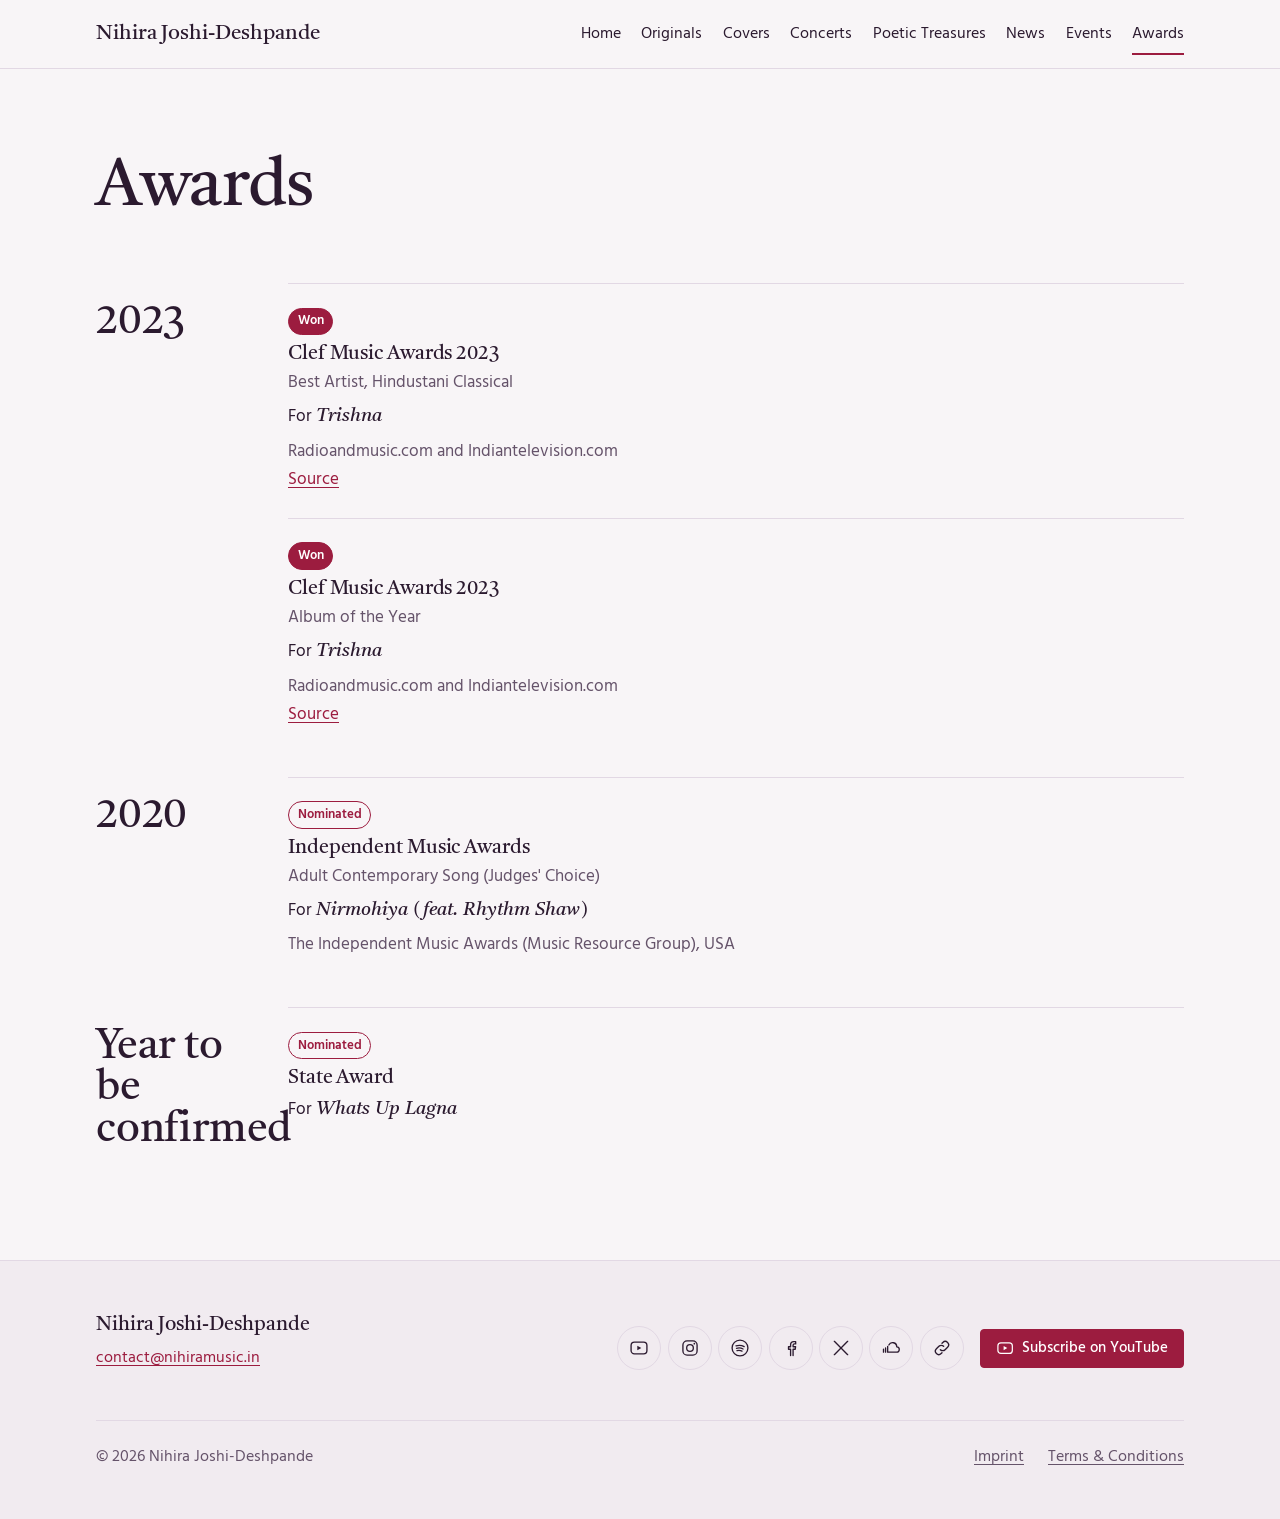
==== awards/index.html @ b8f536d7 "Nihira website - Milestone 1" ====
<!doctype html>
<html lang="en">
<head>
<meta charset="utf-8">
<meta name="viewport" content="width=device-width, initial-scale=1">
<title>Awards | Nihira Joshi-Deshpande</title>
<meta name="description" content="Awards and nominations of composer and vocalist Nihira Joshi-Deshpande, including the Clef Music Awards for Trishna.">
<link rel="canonical" href="https://nihiramusic.in/awards/">
<meta property="og:type" content="website">
<meta property="og:site_name" content="Nihira Joshi-Deshpande">
<meta property="og:title" content="Awards | Nihira Joshi-Deshpande">
<meta property="og:description" content="Awards and nominations of composer and vocalist Nihira Joshi-Deshpande, including the Clef Music Awards for Trishna.">
<meta property="og:url" content="https://nihiramusic.in/awards/">
<meta property="og:image" content="https://assets.zyrosite.com/cdn-cgi/image/format=auto,w=1200,h=630,fit=crop,f=jpeg/Yan9WOlbvqczrXzV/nihirafinal-logo-3-Yyv7Bqb4jbIo1LP0.jpg">
<meta name="twitter:card" content="summary_large_image">
<meta name="twitter:title" content="Awards | Nihira Joshi-Deshpande">
<meta name="twitter:description" content="Awards and nominations of composer and vocalist Nihira Joshi-Deshpande, including the Clef Music Awards for Trishna.">
<meta name="twitter:image" content="https://assets.zyrosite.com/cdn-cgi/image/format=auto,w=1200,h=630,fit=crop,f=jpeg/Yan9WOlbvqczrXzV/nihirafinal-logo-3-Yyv7Bqb4jbIo1LP0.jpg">
<meta name="theme-color" content="#F8F5F7" media="(prefers-color-scheme: light)">
<meta name="theme-color" content="#170F1B" media="(prefers-color-scheme: dark)">
<meta name="referrer" content="strict-origin-when-cross-origin">
<link rel="icon" href="../assets/img/favicon.svg" type="image/svg+xml">
<link rel="preconnect" href="https://fonts.googleapis.com">
<link rel="preconnect" href="https://fonts.gstatic.com" crossorigin>
<link rel="stylesheet" href="https://fonts.googleapis.com/css2?family=Hind:wght@400;500;600&amp;family=Tiro+Devanagari+Hindi:ital@0;1&amp;family=Tiro+Devanagari+Marathi&amp;display=swap">
<link rel="stylesheet" href="../assets/css/style.css">
<script type="module" src="../assets/js/main.js"></script>
</head>
<body data-page="awards" data-root="../">
<a class="skip-link" href="#main">Skip to content</a>
<header id="site-header" class="site-header"></header>
<main id="main" tabindex="-1">
<noscript><p>This website needs JavaScript to show its content. You can find Nihira's music on <a href="https://www.youtube.com/@Nihiramusic">YouTube</a> and <a href="https://artist.link/nihira">all streaming services</a>, or write to <a href="mailto:contact@nihiramusic.in">contact@nihiramusic.in</a>.</p></noscript>
<div id="app" aria-busy="true"></div>
</main>
<footer id="site-footer" class="site-footer"></footer>
</body>
</html>
---- assets/css/style.css ----
/* Nihira Joshi-Deshpande — site styles.
   Palette: "raga at dusk" — aubergine ink, mogra-white paper, one sindoor-crimson accent.
   Type: Tiro Devanagari (serif, Latin + Devanagari) for headings, Hind for body. */

:root {
  --bg: #F8F5F7;
  --surface: #FFFFFF;
  --tint: #F1EBF0;
  --ink: #2B1A2F;
  --muted: #65536A;
  --line: #E2D8E4;
  --accent: #9C1C3F;
  --accent-ink: #FFFFFF;
  --accent-soft: #F5E3E9;
  --deep: #22142A;          /* hero + recognition band, same in both modes */
  --deep-ink: #F6EEF3;
  --deep-muted: #CDBBCF;

  --serif: "Tiro Devanagari Hindi", "Tiro Devanagari Marathi", "Iowan Old Style", Georgia, "Noto Serif Devanagari", serif;
  --sans: "Hind", system-ui, -apple-system, "Segoe UI", Roboto, "Noto Sans Devanagari", "Nirmala UI", sans-serif;

  --step--1: 0.875rem;
  --step-0: 1.0625rem;
  --step-1: 1.25rem;
  --step-2: clamp(1.45rem, 1.2rem + 1vw, 1.75rem);
  --step-3: clamp(1.9rem, 1.4rem + 2vw, 2.6rem);
  --step-4: clamp(2.6rem, 1.6rem + 4.6vw, 5.4rem);

  --wrap: 74rem;
  --gutter: clamp(1.25rem, 4vw, 3rem);
  --space: clamp(3.5rem, 2rem + 6vw, 7rem);
  --radius: 4px;
  color-scheme: light dark;
}
@media (prefers-color-scheme: dark) {
  :root {
    --bg: #170F1B;
    --surface: #20152A;
    --tint: #1D1324;
    --ink: #F2EAF1;
    --muted: #BEADC3;
    --line: #3A2C43;
    --accent: #F28DA8;
    --accent-ink: #1A0F1E;
    --accent-soft: #3B1D2C;
    --deep: #0F0913;
  }
}

/* ---------- Base ---------- */
*, *::before, *::after { box-sizing: border-box; }
html { -webkit-text-size-adjust: 100%; scroll-padding-top: 5rem; }
body {
  margin: 0; background: var(--bg); color: var(--ink);
  font: 400 var(--step-0)/1.65 var(--sans);
  text-rendering: optimizeLegibility; -webkit-font-smoothing: antialiased;
}
img { max-width: 100%; height: auto; display: block; }
h1, h2, h3, h4 { font-family: var(--serif); font-weight: 400; line-height: 1.15; margin: 0 0 .5em; letter-spacing: -0.005em; text-wrap: balance; }
h1 { font-size: var(--step-4); }
h2 { font-size: var(--step-3); }
h3 { font-size: var(--step-2); }
h4 { font-size: var(--step-1); }
p { margin: 0 0 1em; }
a { color: var(--accent); text-decoration-thickness: 1px; text-underline-offset: .2em; }
a:hover { text-decoration-thickness: 2px; }
:focus-visible { outline: 3px solid var(--accent); outline-offset: 3px; border-radius: 2px; }
[hidden] { display: none !important; }
[lang="mr"], [lang="hi"] { font-family: "Tiro Devanagari Marathi", "Tiro Devanagari Hindi", "Noto Serif Devanagari", var(--serif); line-height: 1.9; }
[lang="hi"] { font-family: "Tiro Devanagari Hindi", "Noto Serif Devanagari", var(--serif); }

.visually-hidden { position: absolute !important; width: 1px; height: 1px; margin: -1px; padding: 0; overflow: hidden; clip: rect(0 0 0 0); white-space: nowrap; border: 0; }
.skip-link { position: absolute; left: 1rem; top: -4rem; z-index: 100; background: var(--accent); color: var(--accent-ink); padding: .6rem 1rem; border-radius: var(--radius); }
.skip-link:focus { top: 1rem; }
.wrap { max-width: var(--wrap); margin-inline: auto; padding-inline: var(--gutter); }
.section { padding-block: var(--space); }
.section--tight { padding-block: 1rem var(--space); }
.section--alt { background: var(--tint); }
.muted { color: var(--muted); }
.prose { max-width: 68ch; }
.prose p:last-child { margin-bottom: 0; }
main:focus { outline: none; }
noscript p { max-width: 40rem; margin: 3rem auto; padding: 1rem var(--gutter); }

/* ---------- Buttons, pills, chips ---------- */
.btn {
  display: inline-flex; align-items: center; gap: .5em; min-height: 2.9rem;
  padding: .6em 1.3em; border: 1px solid var(--accent); border-radius: var(--radius);
  background: var(--accent); color: var(--accent-ink); font: 500 1rem/1.2 var(--sans);
  text-decoration: none; cursor: pointer; transition: background-color .2s, color .2s, border-color .2s;
}
.btn:hover { background: transparent; color: var(--accent); }
.btn--ghost { background: transparent; color: var(--ink); border-color: currentColor; }
.btn--ghost:hover { background: var(--ink); color: var(--bg); }
.btn--small { min-height: 2.4rem; padding: .4em 1em; font-size: .95rem; }
.btn .icon svg { width: 1.2em; height: 1.2em; }
.pill { display: inline-block; padding: .25em .8em; border: 1px solid var(--line); border-radius: 999px; font-size: var(--step--1); color: var(--ink); text-decoration: none; }
.pill:hover { border-color: var(--accent); color: var(--accent); }
.pill--accent { border-color: var(--accent); color: var(--accent); }
.linkish { background: none; border: 0; padding: 0; font: inherit; color: var(--accent); text-decoration: underline; text-underline-offset: .2em; cursor: pointer; display: inline-flex; align-items: center; gap: .35em; }
.linkish .icon svg { width: 1.1em; height: 1.1em; }
.chips { display: flex; flex-wrap: wrap; gap: .5rem; }
.chip { font: 500 .95rem/1 var(--sans); padding: .6em 1em; border-radius: 999px; border: 1px solid var(--line); background: var(--surface); color: var(--ink); cursor: pointer; }
.chip[aria-pressed="true"] { background: var(--ink); color: var(--bg); border-color: var(--ink); }
.chip:hover { border-color: var(--accent); }
.icon { display: inline-flex; }
.icon svg { width: 1.4rem; height: 1.4rem; }

/* ---------- Header / nav ---------- */
.site-header { position: sticky; top: 0; z-index: 50; background: color-mix(in srgb, var(--bg) 92%, transparent); backdrop-filter: blur(10px); border-bottom: 1px solid var(--line); }
.site-header__inner { display: flex; align-items: center; justify-content: space-between; gap: 1rem; min-height: 4.25rem; }
.brand { font-family: var(--serif); font-size: 1.3rem; color: var(--ink); text-decoration: none; white-space: nowrap; }
.nav__list { list-style: none; margin: 0; padding: 0; display: flex; gap: clamp(.75rem, 1.6vw, 1.6rem); }
.nav__list a { color: var(--ink); text-decoration: none; font-size: .98rem; padding-block: .4rem; border-bottom: 2px solid transparent; }
.nav__list a:hover { border-color: var(--line); }
.nav__list a[aria-current="page"] { border-color: var(--accent); }
.nav-toggle { display: none; align-items: center; gap: .6rem; background: none; border: 1px solid var(--line); border-radius: var(--radius); padding: .5rem .8rem; font: 500 1rem var(--sans); color: var(--ink); cursor: pointer; }
.nav-toggle__bars, .nav-toggle__bars::before, .nav-toggle__bars::after { display: block; width: 18px; height: 1.5px; background: currentColor; position: relative; transition: transform .2s; }
.nav-toggle__bars::before, .nav-toggle__bars::after { content: ""; position: absolute; left: 0; }
.nav-toggle__bars::before { top: -6px; } .nav-toggle__bars::after { top: 6px; }
@media (max-width: 60rem) {
  .nav-toggle { display: inline-flex; }
  .nav__list { display: none; position: absolute; left: 0; right: 0; top: 100%; flex-direction: column; gap: 0; background: var(--bg); border-bottom: 1px solid var(--line); padding: .5rem var(--gutter) 1.25rem; }
  .is-open .nav__list { display: flex; }
  .nav__list a { display: block; padding: .8rem 0; font-size: 1.15rem; font-family: var(--serif); border-bottom: 1px solid var(--line); }
  .nav__list a[aria-current="page"] { color: var(--accent); border-bottom-color: var(--line); }
  .is-open .nav-toggle__bars { background: transparent; }
  .is-open .nav-toggle__bars::before { transform: translateY(6px) rotate(45deg); }
  .is-open .nav-toggle__bars::after { transform: translateY(-6px) rotate(-45deg); }
}

/* ---------- Hero (the one bold moment: tanpura strings) ---------- */
.hero { position: relative; isolation: isolate; overflow: hidden; display: grid; align-items: end; min-height: min(88vh, 54rem); background: var(--deep); color: var(--deep-ink); }
.hero__img { position: absolute; inset: 0; width: 100%; height: 100%; object-fit: cover; object-position: 65% 25%; z-index: -2; }
.hero::before { content: ""; position: absolute; inset: 0; z-index: -1;
  background: linear-gradient(90deg, rgb(34 20 42 / .9) 0%, rgb(34 20 42 / .62) 42%, rgb(34 20 42 / .08) 78%),
              linear-gradient(0deg, rgb(34 20 42 / .75) 0%, transparent 45%); }
.hero__strings { position: absolute; inset-block: 0; right: clamp(1.5rem, 9vw, 9rem); display: flex; gap: clamp(.7rem, 1.5vw, 1.2rem); z-index: -1; }
.hero__strings span { width: 1px; background: linear-gradient(transparent 4%, rgb(246 238 243 / .5) 22%, rgb(246 238 243 / .5) 82%, transparent 98%);
  animation: pluck 1.8s cubic-bezier(.2,.7,.3,1) both; animation-delay: calc(var(--i) * .22s + .5s); }
@keyframes pluck {
  0% { transform: translateX(0); opacity: .3; } 12% { transform: translateX(3px); opacity: 1; }
  26% { transform: translateX(-2.4px); } 40% { transform: translateX(1.6px); } 56% { transform: translateX(-1px); }
  74% { transform: translateX(.4px); } 100% { transform: translateX(0); opacity: 1; }
}
.hero__inner { padding-block: clamp(5rem, 14vh, 9rem) clamp(3rem, 8vh, 5.5rem); width: 100%; }
.hero__name { font-size: 1.05rem; color: var(--deep-muted); margin-bottom: 1rem; }
.hero__title { font-size: var(--step-4); line-height: 1.02; max-width: 11ch; margin-bottom: .45em; color: #fff; }
.hero__tagline { font-family: var(--serif); font-style: italic; font-size: var(--step-1); max-width: 34ch; color: var(--deep-ink); }
.hero__cta { display: flex; flex-wrap: wrap; gap: .75rem; margin-top: 2rem; }
.hero .btn { --accent: #F28DA8; --accent-ink: #1A0F1E; }
.hero .btn--ghost { color: #fff; }
.hero .btn--ghost:hover { background: #fff; color: var(--deep); }

/* ---------- About ---------- */
.about__grid { display: grid; gap: clamp(2rem, 5vw, 4.5rem); grid-template-columns: 1fr; align-items: start; }
@media (min-width: 56rem) { .about__grid { grid-template-columns: 5fr 6fr; } .about__fig { position: sticky; top: 6rem; } }
.about__fig { margin: 0; }
.about__fig img { width: 100%; aspect-ratio: 4 / 5; object-fit: cover; object-position: 50% 30%; border-radius: var(--radius); }
.lede { font-family: var(--serif); font-size: var(--step-1); line-height: 1.55; }

/* ---------- Section heads ---------- */
.section-head { display: flex; align-items: baseline; justify-content: space-between; gap: 1rem; flex-wrap: wrap; margin-bottom: 2rem; }
.section-head h2 { margin: 0; }
.section-head__more { font-size: .98rem; }
.section-foot { margin-top: 2rem; }
.page-head { padding-top: clamp(2.5rem, 7vw, 5rem); padding-bottom: 1.5rem; }
.page-head h1 { font-size: clamp(2.4rem, 1.6rem + 3.6vw, 4.2rem); margin-bottom: .25em; }
.page-head__sub { font-family: var(--serif); font-style: italic; font-size: var(--step-1); color: var(--muted); max-width: 40ch; }
.page-head__intro { max-width: 62ch; color: var(--muted); }
.banner { margin: 0; height: clamp(14rem, 38vw, 26rem); overflow: hidden; background: var(--deep); }
.banner img { width: 100%; height: 100%; object-fit: cover; object-position: 50% 35%; }

/* ---------- Works (originals / covers) ---------- */
.filters { display: flex; flex-wrap: wrap; align-items: center; justify-content: space-between; gap: 1rem; margin-bottom: 2.25rem; }
.year-filter { display: flex; align-items: center; gap: .6rem; }
.year-filter select { font: inherit; padding: .45rem 2rem .45rem .7rem; border: 1px solid var(--line); border-radius: var(--radius); background: var(--surface); color: var(--ink); }
.works { display: grid; gap: 3rem 2rem; grid-template-columns: repeat(auto-fill, minmax(min(100%, 19rem), 1fr)); }
.works--three { grid-template-columns: repeat(auto-fit, minmax(min(100%, 18rem), 1fr)); }
.work { display: flex; flex-direction: column; gap: 1rem; min-width: 0; }
.work__title { font-size: var(--step-2); margin: 0; }
.work__meta { color: var(--muted); font-size: var(--step--1); margin: .2rem 0 0; }
.work__credits { color: var(--muted); margin: .3rem 0 0; }
.work__desc { margin-top: 1rem; }
.work__links { display: flex; flex-wrap: wrap; gap: .5rem; margin: 1rem 0 0; }
.work__img { width: 100%; aspect-ratio: 1; object-fit: cover; border-radius: var(--radius); }
.work--featured { grid-column: 1 / -1; padding-bottom: 3rem; border-bottom: 1px solid var(--line); }
@media (min-width: 56rem) {
  .work--featured { display: grid; grid-template-columns: 7fr 5fr; gap: 3rem; align-items: start; }
  .work--featured .work__title { font-size: var(--step-3); }
}
.tracks { margin-top: 1.25rem; }
.tracks__title { font-family: var(--sans); font-weight: 600; font-size: 1rem; margin-bottom: .5rem; }
.tracks__list { margin: 0; padding-left: 1.4rem; }
.tracks__list li { padding: .35rem 0; border-bottom: 1px solid var(--line); }
.tracks__name { margin-right: .6rem; }
.tracks__link { font-size: var(--step--1); margin-right: .6rem; }

/* ---------- YouTube facade ---------- */
.yt { position: relative; aspect-ratio: 16 / 9; background: var(--deep); border-radius: var(--radius); overflow: hidden; }
.yt iframe { position: absolute; inset: 0; width: 100%; height: 100%; border: 0; }
.yt__btn { all: unset; position: absolute; inset: 0; cursor: pointer; display: grid; place-items: center; }
.yt__btn img { position: absolute; inset: 0; width: 100%; height: 100%; object-fit: cover; transition: transform .6s cubic-bezier(.2,.7,.3,1), filter .3s; }
.yt__btn:hover img { transform: scale(1.03); filter: brightness(.85); }
.yt__btn:focus-visible { outline: 3px solid var(--accent); outline-offset: -3px; }
.yt__play { position: relative; width: 3.6rem; height: 3.6rem; border-radius: 50%; display: grid; place-items: center; background: rgb(34 20 42 / .78); color: #fff; border: 1px solid rgb(255 255 255 / .55); transition: background-color .2s; }
.yt__btn:hover .yt__play, .yt__btn:focus-visible .yt__play { background: #9C1C3F; }
.yt__play svg { width: 1.6rem; height: 1.6rem; margin-left: 3px; }

.videos { list-style: none; margin: 0; padding: 0; display: grid; gap: 2rem 1.5rem; grid-template-columns: repeat(auto-fill, minmax(min(100%, 17rem), 1fr)); }
.video__title { margin: .7rem 0 0; font-size: 1rem; line-height: 1.4; }
.video__date { margin: .2rem 0 0; color: var(--muted); font-size: var(--step--1); }

/* ---------- Concerts ---------- */
.concert { padding-block: 2.5rem; border-top: 1px solid var(--line); }
.concert:first-child { border-top: 0; padding-top: 0; }
.concert__head { margin-bottom: 1.75rem; }
.concert__sub, .concert__meta { color: var(--muted); }
.concert__img { border-radius: var(--radius); margin-bottom: 1.5rem; }
.photos { list-style: none; padding: 0; margin: 0 0 1.5rem; display: grid; gap: .75rem; grid-template-columns: repeat(auto-fill, minmax(12rem, 1fr)); }
.photos img { aspect-ratio: 4/3; object-fit: cover; border-radius: var(--radius); }

/* ---------- Recognition / awards ---------- */
.section--ink { background: var(--deep); color: var(--deep-ink); --line: rgb(246 238 243 / .18); --muted: var(--deep-muted); --accent: #F28DA8; }
.section--ink a { color: #F6B6C8; }
.awards { list-style: none; margin: 0; padding: 0; display: grid; gap: 1.5rem; }
.awards--row { grid-template-columns: repeat(auto-fit, minmax(min(100%, 17rem), 1fr)); gap: 2rem; }
.award { padding: 1.4rem 0 0; border-top: 1px solid var(--line); }
.award__year { font-family: var(--serif); font-size: var(--step-3); line-height: 1; margin-bottom: .6rem; }
.award__name { font-size: var(--step-1); margin: .5rem 0 .2rem; }
.award__cat, .award__org { color: var(--muted); margin: 0; }
.award__work { margin: .3rem 0; }
.award__work cite { font-style: italic; font-family: var(--serif); font-size: 1.1em; }
.award p:last-child { margin-bottom: 0; }
.award__img { max-width: 10rem; margin-top: .8rem; }
.badge { display: inline-block; margin: 0; padding: .15em .65em; border-radius: 999px; font-size: .82rem; font-weight: 600; border: 1px solid currentColor; }
.badge--won { background: var(--accent); color: var(--accent-ink); border-color: var(--accent); }
.badge--nominated, .badge--finalist { color: var(--accent); }
.badge--cancelled { color: var(--muted); }
.badge--soldout { color: var(--accent); }
.timeline { display: grid; gap: 3rem; }
.timeline__year { display: grid; gap: 1rem 3rem; }
@media (min-width: 48rem) { .timeline__year { grid-template-columns: 9rem 1fr; } }
.timeline__label { font-size: var(--step-3); margin: 0; line-height: 1; padding-top: 1.2rem; }

/* ---------- News ---------- */
.news { display: grid; }
.news-item { display: grid; gap: .25rem 2.5rem; padding-block: 2rem; border-top: 1px solid var(--line); }
.news-item:first-child { border-top: 0; padding-top: 0; }
@media (min-width: 48rem) { .news-item { grid-template-columns: 11rem 1fr; } }
.news-item__date, .video__date { color: var(--muted); font-size: var(--step--1); margin: 0; }
.news-item__date { padding-top: .45rem; }
.news-item__title { font-size: var(--step-2); }
.news-item__title a { color: inherit; text-decoration: none; }
.news-item__title a:hover { text-decoration: underline; }
.news-item__img { border-radius: var(--radius); margin-bottom: 1rem; }
.news-item__summary { max-width: 65ch; }
.news-item__actions { display: flex; flex-wrap: wrap; gap: 1.25rem; margin: 0; }
.news-item:target .news-item__title { color: var(--accent); }
.load-more { margin-top: 2rem; }
.news-teasers { list-style: none; padding: 0; margin: 0; display: grid; gap: 2rem; grid-template-columns: repeat(auto-fit, minmax(min(100%, 18rem), 1fr)); }
.news-teasers li { padding-top: 1.2rem; border-top: 1px solid var(--line); }
.news-teasers h3 { font-size: var(--step-1); margin: .35rem 0 .5rem; }
.news-teasers h3 a { color: inherit; }

/* ---------- Events ---------- */
.events { display: grid; }
.event { display: grid; grid-template-columns: 4.5rem 1fr; gap: 1.5rem; padding-block: 1.75rem; border-top: 1px solid var(--line); }
.events > .event:first-child { border-top: 0; }
.event__date { margin: 0; text-align: center; font-family: var(--serif); }
.event__day { display: block; font-size: 2.6rem; line-height: 1; }
.event__month { display: block; font-family: var(--sans); font-size: .82rem; color: var(--muted); margin-top: .3rem; }
.event__title { font-size: var(--step-1); margin-bottom: .3rem; }
.event__when, .event__where { margin: 0; }
.event__where { color: var(--muted); }
.event .prose { margin-top: .75rem; }
.event__actions { display: flex; flex-wrap: wrap; align-items: center; gap: .6rem 1.4rem; margin: 1rem 0 0; }
.event__img { margin-top: 1rem; border-radius: var(--radius); }
.event--cancelled .event__title { text-decoration: line-through; text-decoration-thickness: 1px; }
.event .badge { margin-bottom: .4rem; }
.past { margin-top: 3rem; border-top: 1px solid var(--line); padding-top: 1.5rem; }
.past summary { cursor: pointer; font-family: var(--serif); font-size: var(--step-1); }
.past summary:hover { color: var(--accent); }
.event--past { opacity: .85; }

.cal__bar { display: flex; align-items: center; justify-content: space-between; gap: 1rem; margin-bottom: 1rem; }
.cal__month { font-size: var(--step-2); margin: 0; }
.cal__nav { width: 2.75rem; height: 2.75rem; border-radius: 50%; border: 1px solid var(--line); background: var(--surface); color: var(--ink); font-size: 1.5rem; line-height: 1; cursor: pointer; }
.cal__nav:hover { border-color: var(--accent); color: var(--accent); }
.cal__scroll { overflow-x: auto; }
.cal__grid { width: 100%; min-width: 20rem; border-collapse: collapse; table-layout: fixed; }
.cal__grid th { font-weight: 500; font-size: var(--step--1); color: var(--muted); padding: .5rem 0; }
.cal__grid abbr { text-decoration: none; }
.cal__grid td { height: 3.5rem; text-align: center; vertical-align: middle; border: 1px solid var(--line); padding: 0; }
.cal__num { color: var(--muted); }
.cal__day { width: 100%; height: 100%; min-height: 3.5rem; border: 0; background: var(--accent-soft); color: var(--ink); font: 600 1rem var(--sans); cursor: pointer; display: grid; place-content: center; gap: .2rem; }
.cal__day:hover, .cal__day[aria-pressed="true"] { background: var(--accent); color: var(--accent-ink); }
.cal__dot { width: 6px; height: 6px; border-radius: 50%; background: currentColor; margin-inline: auto; }
.is-today { box-shadow: inset 0 0 0 2px var(--ink); }
.cal__detail { margin-top: 1.5rem; }
.cal__detail-title { font-size: var(--step-1); }

/* ---------- Poems ---------- */
.poem { padding-block: 2.5rem; border-top: 1px solid var(--line); max-width: 44rem; }
.poem:first-child { border-top: 0; padding-top: 0; }
.poem__meta { color: var(--muted); font-family: var(--sans); }
.poem__video { margin: 1.25rem 0; }
.poem__text p { white-space: pre-line; font-family: var(--serif); font-size: var(--step-1); margin-bottom: 1.4em; }

/* ---------- Contact ---------- */
.contact { text-align: center; }
.contact__inner { display: flex; flex-direction: column; align-items: center; }
.contact__text { max-width: 46ch; font-size: var(--step-1); }
.contact .hero__cta { justify-content: center; margin-top: 1rem; }

/* ---------- Social ---------- */
.social { list-style: none; margin: 0; padding: 0; display: flex; flex-wrap: wrap; gap: .4rem; }
.social a { display: grid; place-items: center; width: 2.75rem; height: 2.75rem; border-radius: 50%; color: var(--ink); border: 1px solid var(--line); transition: color .2s, border-color .2s; }
.social a:hover { color: var(--accent); border-color: var(--accent); }
.social svg { width: 1.25rem; height: 1.25rem; }
.social--large { justify-content: center; margin-top: 2.5rem; }

/* ---------- Footer ---------- */
.site-footer { border-top: 1px solid var(--line); background: var(--tint); font-size: .98rem; }
.site-footer__inner { display: grid; gap: 2rem; padding-block: 3rem; grid-template-columns: 1fr; }
@media (min-width: 56rem) { .site-footer__inner { grid-template-columns: 1fr auto; } .site-footer__legal { grid-column: 1 / -1; } }
.site-footer__name { font-family: var(--serif); font-size: var(--step-1); margin-bottom: .25rem; }
.site-footer__follow { display: flex; flex-wrap: wrap; align-items: center; gap: 1rem; }
.site-footer__legal { display: flex; flex-wrap: wrap; justify-content: space-between; gap: 1rem; padding-top: 1.5rem; border-top: 1px solid var(--line); color: var(--muted); }
.site-footer__legal p { margin: 0; }
.site-footer__links { list-style: none; display: flex; flex-wrap: wrap; gap: 1.5rem; margin: 0; padding: 0; }
.site-footer__links a { color: var(--muted); }

/* ---------- States ---------- */
.empty { padding: 2.5rem; border: 1px dashed var(--line); border-radius: var(--radius); text-align: center; color: var(--muted); }
.empty p { font-family: var(--serif); font-size: var(--step-1); color: var(--ink); }
.notice { margin: 2rem auto; max-width: 40rem; padding: 1.25rem 1.5rem; border-left: 4px solid var(--accent); background: var(--surface); }
.notice__title { font-weight: 600; }
.notice__detail { font-size: var(--step--1); color: var(--muted); margin: 0; }
#app[aria-busy="true"]:empty::after { content: "Loading…"; display: block; padding: 6rem var(--gutter); text-align: center; color: var(--muted); }

/* ---------- Legal ---------- */
.legal h2 { font-size: var(--step-2); margin-top: 2em; }
.legal h3 { font-size: var(--step-1); margin-top: 1.6em; }
.legal ul { padding-left: 1.3rem; }

/* ---------- 404 ---------- */
.notfound { text-align: center; padding-block: var(--space); }

/* ---------- Motion ---------- */
@media (prefers-reduced-motion: reduce) {
  *, *::before, *::after { animation: none !important; transition: none !important; scroll-behavior: auto !important; }
}
@media print {
  .site-header, .site-footer, .yt, .hero__strings { display: none; }
  .hero { min-height: 0; color: #000; background: none; }
}
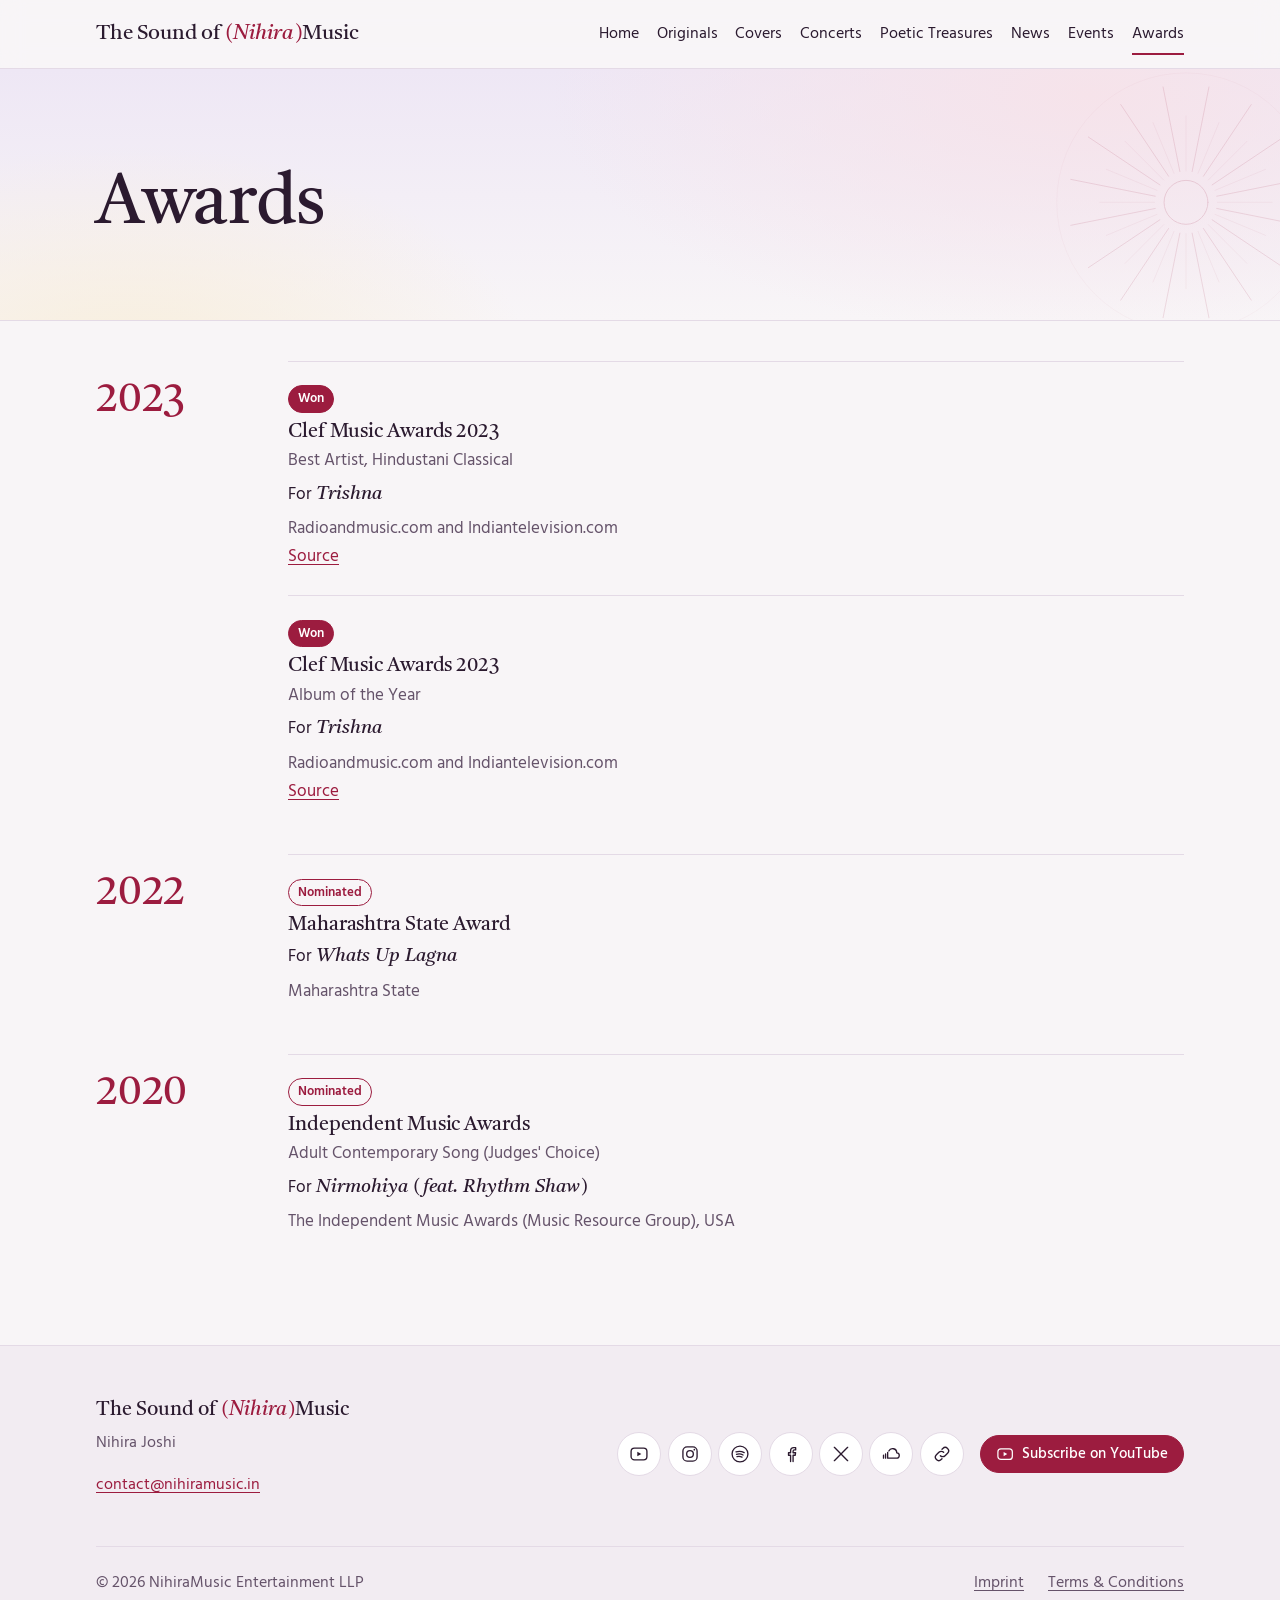
==== commit 9fb703bd: "Milestone 2 - Changelog: Changed: all HTML pages (title, self-hosted fonts), style.css, core.js (lay" ====
--- a/awards/index.html
+++ b/awards/index.html
@@ -3,26 +3,26 @@
 <head>
 <meta charset="utf-8">
 <meta name="viewport" content="width=device-width, initial-scale=1">
-<title>Awards | Nihira Joshi-Deshpande</title>
-<meta name="description" content="Awards and nominations of composer and vocalist Nihira Joshi-Deshpande, including the Clef Music Awards for Trishna.">
+<title>Awards | The Sound of (Nihira)Music</title>
+<meta name="description" content="Awards and nominations of composer and vocalist Nihira Joshi, including the Clef Music Awards for Trishna.">
 <link rel="canonical" href="https://nihiramusic.in/awards/">
 <meta property="og:type" content="website">
-<meta property="og:site_name" content="Nihira Joshi-Deshpande">
-<meta property="og:title" content="Awards | Nihira Joshi-Deshpande">
-<meta property="og:description" content="Awards and nominations of composer and vocalist Nihira Joshi-Deshpande, including the Clef Music Awards for Trishna.">
+<meta property="og:site_name" content="The Sound of (Nihira)Music">
+<meta property="og:title" content="Awards | The Sound of (Nihira)Music">
+<meta property="og:description" content="Awards and nominations of composer and vocalist Nihira Joshi, including the Clef Music Awards for Trishna.">
 <meta property="og:url" content="https://nihiramusic.in/awards/">
 <meta property="og:image" content="https://assets.zyrosite.com/cdn-cgi/image/format=auto,w=1200,h=630,fit=crop,f=jpeg/Yan9WOlbvqczrXzV/nihirafinal-logo-3-Yyv7Bqb4jbIo1LP0.jpg">
 <meta name="twitter:card" content="summary_large_image">
-<meta name="twitter:title" content="Awards | Nihira Joshi-Deshpande">
-<meta name="twitter:description" content="Awards and nominations of composer and vocalist Nihira Joshi-Deshpande, including the Clef Music Awards for Trishna.">
+<meta name="twitter:title" content="Awards | The Sound of (Nihira)Music">
+<meta name="twitter:description" content="Awards and nominations of composer and vocalist Nihira Joshi, including the Clef Music Awards for Trishna.">
 <meta name="twitter:image" content="https://assets.zyrosite.com/cdn-cgi/image/format=auto,w=1200,h=630,fit=crop,f=jpeg/Yan9WOlbvqczrXzV/nihirafinal-logo-3-Yyv7Bqb4jbIo1LP0.jpg">
 <meta name="theme-color" content="#F8F5F7" media="(prefers-color-scheme: light)">
 <meta name="theme-color" content="#170F1B" media="(prefers-color-scheme: dark)">
 <meta name="referrer" content="strict-origin-when-cross-origin">
 <link rel="icon" href="../assets/img/favicon.svg" type="image/svg+xml">
-<link rel="preconnect" href="https://fonts.googleapis.com">
-<link rel="preconnect" href="https://fonts.gstatic.com" crossorigin>
-<link rel="stylesheet" href="https://fonts.googleapis.com/css2?family=Hind:wght@400;500;600&amp;family=Tiro+Devanagari+Hindi:ital@0;1&amp;family=Tiro+Devanagari+Marathi&amp;display=swap">
+<link rel="preload" href="../assets/fonts/hind-latin-400-normal.woff2" as="font" type="font/woff2" crossorigin>
+<link rel="preload" href="../assets/fonts/tiro-devanagari-hindi-latin-400-normal.woff2" as="font" type="font/woff2" crossorigin>
+<link rel="stylesheet" href="../assets/css/fonts.css">
 <link rel="stylesheet" href="../assets/css/style.css">
 <script type="module" src="../assets/js/main.js"></script>
 </head>
--- a/assets/css/fonts.css
+++ b/assets/css/fonts.css
@@ -0,0 +1,18 @@
+/* Self-hosted fonts (SIL Open Font License, see assets/fonts/OFL-*.txt). No request goes to Google.
+   Files from the Fontsource npm packages @fontsource/hind, @fontsource/tiro-devanagari-hindi and @fontsource/tiro-devanagari-marathi 5.3.0. */
+@font-face { font-family: "Hind"; font-style: normal; font-weight: 400; font-display: swap; src: url("../fonts/hind-latin-400-normal.woff2") format("woff2"); unicode-range: U+0000-00FF,U+0131,U+0152-0153,U+02BB-02BC,U+02C6,U+02DA,U+02DC,U+0304,U+0308,U+0329,U+2000-206F,U+20AC,U+2122,U+2191,U+2193,U+2212,U+2215,U+FEFF,U+FFFD; }
+@font-face { font-family: "Hind"; font-style: normal; font-weight: 500; font-display: swap; src: url("../fonts/hind-latin-500-normal.woff2") format("woff2"); unicode-range: U+0000-00FF,U+0131,U+0152-0153,U+02BB-02BC,U+02C6,U+02DA,U+02DC,U+0304,U+0308,U+0329,U+2000-206F,U+20AC,U+2122,U+2191,U+2193,U+2212,U+2215,U+FEFF,U+FFFD; }
+@font-face { font-family: "Hind"; font-style: normal; font-weight: 600; font-display: swap; src: url("../fonts/hind-latin-600-normal.woff2") format("woff2"); unicode-range: U+0000-00FF,U+0131,U+0152-0153,U+02BB-02BC,U+02C6,U+02DA,U+02DC,U+0304,U+0308,U+0329,U+2000-206F,U+20AC,U+2122,U+2191,U+2193,U+2212,U+2215,U+FEFF,U+FFFD; }
+@font-face { font-family: "Hind"; font-style: normal; font-weight: 400; font-display: swap; src: url("../fonts/hind-latin-ext-400-normal.woff2") format("woff2"); unicode-range: U+0100-02BA,U+02BD-02C5,U+02C7-02CC,U+02CE-02D7,U+02DD-02FF,U+0304,U+0308,U+0329,U+1D00-1DBF,U+1E00-1E9F,U+1EF2-1EFF,U+2020,U+20A0-20AB,U+20AD-20C0,U+2113,U+2C60-2C7F,U+A720-A7FF; }
+@font-face { font-family: "Hind"; font-style: normal; font-weight: 500; font-display: swap; src: url("../fonts/hind-latin-ext-500-normal.woff2") format("woff2"); unicode-range: U+0100-02BA,U+02BD-02C5,U+02C7-02CC,U+02CE-02D7,U+02DD-02FF,U+0304,U+0308,U+0329,U+1D00-1DBF,U+1E00-1E9F,U+1EF2-1EFF,U+2020,U+20A0-20AB,U+20AD-20C0,U+2113,U+2C60-2C7F,U+A720-A7FF; }
+@font-face { font-family: "Hind"; font-style: normal; font-weight: 600; font-display: swap; src: url("../fonts/hind-latin-ext-600-normal.woff2") format("woff2"); unicode-range: U+0100-02BA,U+02BD-02C5,U+02C7-02CC,U+02CE-02D7,U+02DD-02FF,U+0304,U+0308,U+0329,U+1D00-1DBF,U+1E00-1E9F,U+1EF2-1EFF,U+2020,U+20A0-20AB,U+20AD-20C0,U+2113,U+2C60-2C7F,U+A720-A7FF; }
+@font-face { font-family: "Hind"; font-style: normal; font-weight: 400; font-display: swap; src: url("../fonts/hind-devanagari-400-normal.woff2") format("woff2"); unicode-range: U+0900-097F,U+1CD0-1CF9,U+200C-200D,U+20A8,U+20B9,U+20F0,U+25CC,U+A830-A839,U+A8E0-A8FF,U+11B00-11B09; }
+@font-face { font-family: "Hind"; font-style: normal; font-weight: 500; font-display: swap; src: url("../fonts/hind-devanagari-500-normal.woff2") format("woff2"); unicode-range: U+0900-097F,U+1CD0-1CF9,U+200C-200D,U+20A8,U+20B9,U+20F0,U+25CC,U+A830-A839,U+A8E0-A8FF,U+11B00-11B09; }
+@font-face { font-family: "Hind"; font-style: normal; font-weight: 600; font-display: swap; src: url("../fonts/hind-devanagari-600-normal.woff2") format("woff2"); unicode-range: U+0900-097F,U+1CD0-1CF9,U+200C-200D,U+20A8,U+20B9,U+20F0,U+25CC,U+A830-A839,U+A8E0-A8FF,U+11B00-11B09; }
+@font-face { font-family: "Tiro Devanagari Hindi"; font-style: normal; font-weight: 400; font-display: swap; src: url("../fonts/tiro-devanagari-hindi-latin-400-normal.woff2") format("woff2"); unicode-range: U+0000-00FF,U+0131,U+0152-0153,U+02BB-02BC,U+02C6,U+02DA,U+02DC,U+0304,U+0308,U+0329,U+2000-206F,U+20AC,U+2122,U+2191,U+2193,U+2212,U+2215,U+FEFF,U+FFFD; }
+@font-face { font-family: "Tiro Devanagari Hindi"; font-style: italic; font-weight: 400; font-display: swap; src: url("../fonts/tiro-devanagari-hindi-latin-400-italic.woff2") format("woff2"); unicode-range: U+0000-00FF,U+0131,U+0152-0153,U+02BB-02BC,U+02C6,U+02DA,U+02DC,U+0304,U+0308,U+0329,U+2000-206F,U+20AC,U+2122,U+2191,U+2193,U+2212,U+2215,U+FEFF,U+FFFD; }
+@font-face { font-family: "Tiro Devanagari Hindi"; font-style: normal; font-weight: 400; font-display: swap; src: url("../fonts/tiro-devanagari-hindi-latin-ext-400-normal.woff2") format("woff2"); unicode-range: U+0100-02BA,U+02BD-02C5,U+02C7-02CC,U+02CE-02D7,U+02DD-02FF,U+0304,U+0308,U+0329,U+1D00-1DBF,U+1E00-1E9F,U+1EF2-1EFF,U+2020,U+20A0-20AB,U+20AD-20C0,U+2113,U+2C60-2C7F,U+A720-A7FF; }
+@font-face { font-family: "Tiro Devanagari Hindi"; font-style: italic; font-weight: 400; font-display: swap; src: url("../fonts/tiro-devanagari-hindi-latin-ext-400-italic.woff2") format("woff2"); unicode-range: U+0100-02BA,U+02BD-02C5,U+02C7-02CC,U+02CE-02D7,U+02DD-02FF,U+0304,U+0308,U+0329,U+1D00-1DBF,U+1E00-1E9F,U+1EF2-1EFF,U+2020,U+20A0-20AB,U+20AD-20C0,U+2113,U+2C60-2C7F,U+A720-A7FF; }
+@font-face { font-family: "Tiro Devanagari Hindi"; font-style: normal; font-weight: 400; font-display: swap; src: url("../fonts/tiro-devanagari-hindi-devanagari-400-normal.woff2") format("woff2"); unicode-range: U+0900-097F,U+1CD0-1CF9,U+200C-200D,U+20A8,U+20B9,U+20F0,U+25CC,U+A830-A839,U+A8E0-A8FF,U+11B00-11B09; }
+@font-face { font-family: "Tiro Devanagari Hindi"; font-style: italic; font-weight: 400; font-display: swap; src: url("../fonts/tiro-devanagari-hindi-devanagari-400-italic.woff2") format("woff2"); unicode-range: U+0900-097F,U+1CD0-1CF9,U+200C-200D,U+20A8,U+20B9,U+20F0,U+25CC,U+A830-A839,U+A8E0-A8FF,U+11B00-11B09; }
+@font-face { font-family: "Tiro Devanagari Marathi"; font-style: normal; font-weight: 400; font-display: swap; src: url("../fonts/tiro-devanagari-marathi-devanagari-400-normal.woff2") format("woff2"); unicode-range: U+0900-097F,U+1CD0-1CF9,U+200C-200D,U+20A8,U+20B9,U+20F0,U+25CC,U+A830-A839,U+A8E0-A8FF,U+11B00-11B09; }
--- a/assets/css/style.css
+++ b/assets/css/style.css
@@ -1,20 +1,28 @@
-/* Nihira Joshi-Deshpande — site styles.
-   Palette: "raga at dusk" — aubergine ink, mogra-white paper, one sindoor-crimson accent.
-   Type: Tiro Devanagari (serif, Latin + Devanagari) for headings, Hind for body. */
+/* The Sound of (Nihira)Music: site styles (M2).
+   Palette "raga at dusk": aubergine ink, mogra-white paper, one sindoor accent,
+   soft rose / lilac / haldi washes behind page heads.
+   Type: Tiro Devanagari (serif, Latin + Devanagari) for headings, Hind for body; self-hosted (fonts.css).
+   Each page head carries a faint line motif from Indian music (see "Page motifs" at the end). */
 
 :root {
   --bg: #F8F5F7;
   --surface: #FFFFFF;
-  --tint: #F1EBF0;
+  --tint: #F2ECF2;
   --ink: #2B1A2F;
   --muted: #65536A;
-  --line: #E2D8E4;
-  --accent: #9C1C3F;
+  --line: #E4DAE6;
+  --accent: var(--theme-accent, #9C1C3F);
   --accent-ink: #FFFFFF;
-  --accent-soft: #F5E3E9;
+  --accent-soft: #F6E4EA;
+  --wash-a: #F6E3EA;   /* rose */
+  --wash-b: #EEE7F5;   /* lilac */
+  --wash-c: #F8EEDC;   /* haldi */
+  --motif-ink: #9C1C3F;
+  --motif-alpha: .16;
   --deep: #22142A;          /* hero + recognition band, same in both modes */
   --deep-ink: #F6EEF3;
   --deep-muted: #CDBBCF;
+  --shadow: 0 1px 2px rgb(43 26 47 / .06), 0 8px 24px -12px rgb(43 26 47 / .22);
 
   --serif: "Tiro Devanagari Hindi", "Tiro Devanagari Marathi", "Iowan Old Style", Georgia, "Noto Serif Devanagari", serif;
   --sans: "Hind", system-ui, -apple-system, "Segoe UI", Roboto, "Noto Sans Devanagari", "Nirmala UI", sans-serif;
@@ -22,7 +30,7 @@
   --step--1: 0.875rem;
   --step-0: 1.0625rem;
   --step-1: 1.25rem;
-  --step-2: clamp(1.45rem, 1.2rem + 1vw, 1.75rem);
+  --step-2: clamp(1.4rem, 1.2rem + .8vw, 1.7rem);
   --step-3: clamp(1.9rem, 1.4rem + 2vw, 2.6rem);
   --step-4: clamp(2.6rem, 1.6rem + 4.6vw, 5.4rem);
 
@@ -30,38 +38,47 @@
   --gutter: clamp(1.25rem, 4vw, 3rem);
   --space: clamp(3.5rem, 2rem + 6vw, 7rem);
   --radius: 4px;
+  --radius-card: 10px;
+  --ease: cubic-bezier(.2,.7,.3,1);
   color-scheme: light dark;
 }
 @media (prefers-color-scheme: dark) {
   :root {
     --bg: #170F1B;
-    --surface: #20152A;
-    --tint: #1D1324;
+    --surface: #21162A;
+    --tint: #1C1222;
     --ink: #F2EAF1;
     --muted: #BEADC3;
     --line: #3A2C43;
-    --accent: #F28DA8;
+    --accent: var(--theme-accent-dark, #F28DA8);
     --accent-ink: #1A0F1E;
     --accent-soft: #3B1D2C;
+    --wash-a: #2A1726;
+    --wash-b: #201833;
+    --wash-c: #2A1E18;
+    --motif-ink: #F28DA8;
+    --motif-alpha: .13;
     --deep: #0F0913;
+    --shadow: 0 1px 2px rgb(0 0 0 / .3), 0 10px 28px -14px rgb(0 0 0 / .7);
   }
 }
 
 /* ---------- Base ---------- */
 *, *::before, *::after { box-sizing: border-box; }
-html { -webkit-text-size-adjust: 100%; scroll-padding-top: 5rem; }
+html { -webkit-text-size-adjust: 100%; scroll-padding-top: 5.5rem; }
 body {
   margin: 0; background: var(--bg); color: var(--ink);
   font: 400 var(--step-0)/1.65 var(--sans);
   text-rendering: optimizeLegibility; -webkit-font-smoothing: antialiased;
 }
+body.nav-open { overflow: hidden; }
 img { max-width: 100%; height: auto; display: block; }
 h1, h2, h3, h4 { font-family: var(--serif); font-weight: 400; line-height: 1.15; margin: 0 0 .5em; letter-spacing: -0.005em; text-wrap: balance; }
 h1 { font-size: var(--step-4); }
 h2 { font-size: var(--step-3); }
 h3 { font-size: var(--step-2); }
 h4 { font-size: var(--step-1); }
-p { margin: 0 0 1em; }
+p { margin: 0 0 1em; text-wrap: pretty; }
 a { color: var(--accent); text-decoration-thickness: 1px; text-underline-offset: .2em; }
 a:hover { text-decoration-thickness: 2px; }
 :focus-visible { outline: 3px solid var(--accent); outline-offset: 3px; border-radius: 2px; }
@@ -74,18 +91,19 @@
 .skip-link:focus { top: 1rem; }
 .wrap { max-width: var(--wrap); margin-inline: auto; padding-inline: var(--gutter); }
 .section { padding-block: var(--space); }
-.section--tight { padding-block: 1rem var(--space); }
+.section--tight { padding-block: 2.5rem var(--space); }
 .section--alt { background: var(--tint); }
 .muted { color: var(--muted); }
 .prose { max-width: 68ch; }
 .prose p:last-child { margin-bottom: 0; }
+main { display: block; }
 main:focus { outline: none; }
 noscript p { max-width: 40rem; margin: 3rem auto; padding: 1rem var(--gutter); }
 
 /* ---------- Buttons, pills, chips ---------- */
 .btn {
   display: inline-flex; align-items: center; gap: .5em; min-height: 2.9rem;
-  padding: .6em 1.3em; border: 1px solid var(--accent); border-radius: var(--radius);
+  padding: .6em 1.3em; border: 1px solid var(--accent); border-radius: 999px;
   background: var(--accent); color: var(--accent-ink); font: 500 1rem/1.2 var(--sans);
   text-decoration: none; cursor: pointer; transition: background-color .2s, color .2s, border-color .2s;
 }
@@ -94,57 +112,72 @@
 .btn--ghost:hover { background: var(--ink); color: var(--bg); }
 .btn--small { min-height: 2.4rem; padding: .4em 1em; font-size: .95rem; }
 .btn .icon svg { width: 1.2em; height: 1.2em; }
-.pill { display: inline-block; padding: .25em .8em; border: 1px solid var(--line); border-radius: 999px; font-size: var(--step--1); color: var(--ink); text-decoration: none; }
+.pill { display: inline-flex; align-items: center; min-height: 2rem; padding: .2em .85em; border: 1px solid var(--line); border-radius: 999px; font-size: var(--step--1); color: var(--ink); text-decoration: none; background: var(--surface); transition: color .2s, border-color .2s; }
 .pill:hover { border-color: var(--accent); color: var(--accent); }
 .pill--accent { border-color: var(--accent); color: var(--accent); }
 .linkish { background: none; border: 0; padding: 0; font: inherit; color: var(--accent); text-decoration: underline; text-underline-offset: .2em; cursor: pointer; display: inline-flex; align-items: center; gap: .35em; }
 .linkish .icon svg { width: 1.1em; height: 1.1em; }
 .chips { display: flex; flex-wrap: wrap; gap: .5rem; }
-.chip { font: 500 .95rem/1 var(--sans); padding: .6em 1em; border-radius: 999px; border: 1px solid var(--line); background: var(--surface); color: var(--ink); cursor: pointer; }
+.chip { font: 500 .95rem/1 var(--sans); padding: .65em 1.05em; border-radius: 999px; border: 1px solid var(--line); background: var(--surface); color: var(--ink); cursor: pointer; transition: background-color .2s, color .2s, border-color .2s; }
 .chip[aria-pressed="true"] { background: var(--ink); color: var(--bg); border-color: var(--ink); }
 .chip:hover { border-color: var(--accent); }
 .icon { display: inline-flex; }
 .icon svg { width: 1.4rem; height: 1.4rem; }
 
 /* ---------- Header / nav ---------- */
-.site-header { position: sticky; top: 0; z-index: 50; background: color-mix(in srgb, var(--bg) 92%, transparent); backdrop-filter: blur(10px); border-bottom: 1px solid var(--line); }
+.site-header { position: sticky; top: 0; z-index: 50; background: color-mix(in srgb, var(--bg) 88%, transparent); backdrop-filter: blur(12px); -webkit-backdrop-filter: blur(12px); border-bottom: 1px solid var(--line); }
 .site-header__inner { display: flex; align-items: center; justify-content: space-between; gap: 1rem; min-height: 4.25rem; }
-.brand { font-family: var(--serif); font-size: 1.3rem; color: var(--ink); text-decoration: none; white-space: nowrap; }
-.nav__list { list-style: none; margin: 0; padding: 0; display: flex; gap: clamp(.75rem, 1.6vw, 1.6rem); }
-.nav__list a { color: var(--ink); text-decoration: none; font-size: .98rem; padding-block: .4rem; border-bottom: 2px solid transparent; }
+.brand { font-family: var(--serif); font-size: clamp(1.05rem, .95rem + .6vw, 1.3rem); color: var(--ink); text-decoration: none; white-space: nowrap; line-height: 1.1; }
+.brand__accent { color: var(--accent); font-style: italic; }
+.nav__list { list-style: none; margin: 0; padding: 0; display: flex; gap: clamp(.7rem, 1.4vw, 1.5rem); }
+.nav__list a { color: var(--ink); text-decoration: none; font-size: .98rem; padding-block: .4rem; border-bottom: 2px solid transparent; transition: border-color .2s, color .2s; }
 .nav__list a:hover { border-color: var(--line); }
 .nav__list a[aria-current="page"] { border-color: var(--accent); }
-.nav-toggle { display: none; align-items: center; gap: .6rem; background: none; border: 1px solid var(--line); border-radius: var(--radius); padding: .5rem .8rem; font: 500 1rem var(--sans); color: var(--ink); cursor: pointer; }
-.nav-toggle__bars, .nav-toggle__bars::before, .nav-toggle__bars::after { display: block; width: 18px; height: 1.5px; background: currentColor; position: relative; transition: transform .2s; }
+.nav-toggle { display: none; align-items: center; gap: .6rem; background: none; border: 1px solid var(--line); border-radius: 999px; padding: .5rem .95rem; font: 500 1rem var(--sans); color: var(--ink); cursor: pointer; position: relative; z-index: 2; }
+.nav-toggle__bars, .nav-toggle__bars::before, .nav-toggle__bars::after { display: block; width: 18px; height: 1.5px; background: currentColor; position: relative; transition: transform .25s var(--ease), background-color .2s; }
 .nav-toggle__bars::before, .nav-toggle__bars::after { content: ""; position: absolute; left: 0; }
 .nav-toggle__bars::before { top: -6px; } .nav-toggle__bars::after { top: 6px; }
-@media (max-width: 60rem) {
+@media (max-width: 62rem) {
   .nav-toggle { display: inline-flex; }
-  .nav__list { display: none; position: absolute; left: 0; right: 0; top: 100%; flex-direction: column; gap: 0; background: var(--bg); border-bottom: 1px solid var(--line); padding: .5rem var(--gutter) 1.25rem; }
-  .is-open .nav__list { display: flex; }
-  .nav__list a { display: block; padding: .8rem 0; font-size: 1.15rem; font-family: var(--serif); border-bottom: 1px solid var(--line); }
+  /* backdrop-filter would trap the fixed panel inside the header, so drop it while the menu is open */
+  .site-header.is-open { -webkit-backdrop-filter: none; backdrop-filter: none; background: var(--bg); }
+  .nav__panel { position: fixed; inset: 4.25rem 0 0; z-index: 1; overflow-y: auto; background: var(--bg);
+    background-image: radial-gradient(60rem 30rem at 110% 0%, var(--wash-a), transparent 60%), radial-gradient(40rem 30rem at -10% 100%, var(--wash-c), transparent 60%);
+    padding: 1.5rem var(--gutter) 3rem; visibility: hidden; opacity: 0; transform: translateY(-.5rem);
+    transition: opacity .25s var(--ease), transform .25s var(--ease), visibility 0s .25s; }
+  .is-open .nav__panel { visibility: visible; opacity: 1; transform: none; transition: opacity .25s var(--ease), transform .25s var(--ease); }
+  .nav__list { flex-direction: column; gap: 0; max-width: 32rem; }
+  .nav__list a { display: block; padding: .85rem 0; font-size: 1.6rem; font-family: var(--serif); border-bottom: 1px solid var(--line); }
   .nav__list a[aria-current="page"] { color: var(--accent); border-bottom-color: var(--line); }
+  .nav .nav__social { margin-top: 2rem; }
   .is-open .nav-toggle__bars { background: transparent; }
   .is-open .nav-toggle__bars::before { transform: translateY(6px) rotate(45deg); }
   .is-open .nav-toggle__bars::after { transform: translateY(-6px) rotate(-45deg); }
 }
-
-/* ---------- Hero (the one bold moment: tanpura strings) ---------- */
-.hero { position: relative; isolation: isolate; overflow: hidden; display: grid; align-items: end; min-height: min(88vh, 54rem); background: var(--deep); color: var(--deep-ink); }
-.hero__img { position: absolute; inset: 0; width: 100%; height: 100%; object-fit: cover; object-position: 65% 25%; z-index: -2; }
+@media (min-width: 62.01rem) { .nav .nav__social { display: none; } }
+
+/* ---------- Hero: the one bold moment (tanpura strings) ---------- */
+.hero { position: relative; isolation: isolate; overflow: hidden; display: grid; align-items: end; min-height: min(90vh, 56rem); background: var(--deep); color: var(--deep-ink); }
+.hero__img { position: absolute; inset: 0; width: 100%; height: 100%; object-fit: cover; object-position: 65% 25%; z-index: -2; animation: settle 2.4s var(--ease) both; }
+@keyframes settle { from { transform: scale(1.05); opacity: .4; } to { transform: none; opacity: 1; } }
 .hero::before { content: ""; position: absolute; inset: 0; z-index: -1;
-  background: linear-gradient(90deg, rgb(34 20 42 / .9) 0%, rgb(34 20 42 / .62) 42%, rgb(34 20 42 / .08) 78%),
-              linear-gradient(0deg, rgb(34 20 42 / .75) 0%, transparent 45%); }
+  background: linear-gradient(90deg, rgb(34 20 42 / .9) 0%, rgb(34 20 42 / .6) 42%, rgb(34 20 42 / .06) 80%),
+              linear-gradient(0deg, rgb(34 20 42 / .8) 0%, transparent 48%); }
+.hero::after { content: ""; position: absolute; inset: auto 0 0; height: 5rem; z-index: -1; background: linear-gradient(transparent, rgb(34 20 42 / .35)); }
 .hero__strings { position: absolute; inset-block: 0; right: clamp(1.5rem, 9vw, 9rem); display: flex; gap: clamp(.7rem, 1.5vw, 1.2rem); z-index: -1; }
 .hero__strings span { width: 1px; background: linear-gradient(transparent 4%, rgb(246 238 243 / .5) 22%, rgb(246 238 243 / .5) 82%, transparent 98%);
-  animation: pluck 1.8s cubic-bezier(.2,.7,.3,1) both; animation-delay: calc(var(--i) * .22s + .5s); }
+  animation: pluck 1.8s var(--ease) both; animation-delay: calc(var(--i) * .22s + .8s); }
 @keyframes pluck {
   0% { transform: translateX(0); opacity: .3; } 12% { transform: translateX(3px); opacity: 1; }
   26% { transform: translateX(-2.4px); } 40% { transform: translateX(1.6px); } 56% { transform: translateX(-1px); }
   74% { transform: translateX(.4px); } 100% { transform: translateX(0); opacity: 1; }
 }
-.hero__inner { padding-block: clamp(5rem, 14vh, 9rem) clamp(3rem, 8vh, 5.5rem); width: 100%; }
-.hero__name { font-size: 1.05rem; color: var(--deep-muted); margin-bottom: 1rem; }
+.hero__inner { padding-block: clamp(6rem, 16vh, 10rem) clamp(3rem, 9vh, 6rem); width: 100%; }
+.hero__inner > * { animation: rise .9s var(--ease) both; }
+.hero__inner > :nth-child(2) { animation-delay: .12s; } .hero__inner > :nth-child(3) { animation-delay: .24s; } .hero__inner > :nth-child(4) { animation-delay: .36s; }
+@keyframes rise { from { opacity: 0; transform: translateY(14px); } to { opacity: 1; transform: none; } }
+.hero__name { font-size: 1.05rem; color: var(--deep-muted); margin-bottom: 1rem; display: flex; align-items: center; gap: .8rem; }
+.hero__name::before { content: ""; width: 2.5rem; height: 1px; background: currentColor; opacity: .7; }
 .hero__title { font-size: var(--step-4); line-height: 1.02; max-width: 11ch; margin-bottom: .45em; color: #fff; }
 .hero__tagline { font-family: var(--serif); font-style: italic; font-size: var(--step-1); max-width: 34ch; color: var(--deep-ink); }
 .hero__cta { display: flex; flex-wrap: wrap; gap: .75rem; margin-top: 2rem; }
@@ -153,78 +186,123 @@
 .hero .btn--ghost:hover { background: #fff; color: var(--deep); }
 
 /* ---------- About ---------- */
+.about { background: radial-gradient(50rem 28rem at 100% 0%, var(--wash-b), transparent 65%), radial-gradient(40rem 26rem at 0% 100%, var(--wash-c), transparent 65%); }
 .about__grid { display: grid; gap: clamp(2rem, 5vw, 4.5rem); grid-template-columns: 1fr; align-items: start; }
-@media (min-width: 56rem) { .about__grid { grid-template-columns: 5fr 6fr; } .about__fig { position: sticky; top: 6rem; } }
-.about__fig { margin: 0; }
-.about__fig img { width: 100%; aspect-ratio: 4 / 5; object-fit: cover; object-position: 50% 30%; border-radius: var(--radius); }
+@media (min-width: 56rem) { .about__grid { grid-template-columns: 5fr 6fr; } .about__fig { position: sticky; top: 6.5rem; } }
+.about__fig { margin: 0; position: relative; }
+@media (min-width: 56rem) { .about__fig::after { content: ""; position: absolute; inset: 1rem -1rem -1rem 1rem; border: 1px solid var(--accent); border-radius: var(--radius-card); opacity: .35; z-index: -1; } }
+.about__fig img { width: 100%; aspect-ratio: 4 / 5; object-fit: cover; object-position: 50% 30%; border-radius: var(--radius-card); }
 .lede { font-family: var(--serif); font-size: var(--step-1); line-height: 1.55; }
 
 /* ---------- Section heads ---------- */
 .section-head { display: flex; align-items: baseline; justify-content: space-between; gap: 1rem; flex-wrap: wrap; margin-bottom: 2rem; }
 .section-head h2 { margin: 0; }
 .section-head__more { font-size: .98rem; }
-.section-foot { margin-top: 2rem; }
-.page-head { padding-top: clamp(2.5rem, 7vw, 5rem); padding-bottom: 1.5rem; }
-.page-head h1 { font-size: clamp(2.4rem, 1.6rem + 3.6vw, 4.2rem); margin-bottom: .25em; }
+.section-foot { margin-top: 2.25rem; }
+
+/* ---------- Page heads with soothing washes + motif ---------- */
+.page-head-band { position: relative; isolation: isolate; overflow: hidden;
+  background:
+    radial-gradient(48rem 22rem at 85% 10%, var(--wash-a), transparent 70%),
+    radial-gradient(36rem 20rem at 10% 120%, var(--wash-c), transparent 70%),
+    linear-gradient(180deg, var(--wash-b), var(--bg));
+  border-bottom: 1px solid var(--line); }
+.page-head-band::after { content: ""; position: absolute; z-index: -1; inset: 0 0 0 auto; width: min(62rem, 100%);
+  background: var(--motif-ink); opacity: var(--motif-alpha);
+  -webkit-mask: var(--motif, none) right center / auto 100% no-repeat; mask: var(--motif, none) right center / auto 100% no-repeat; }
+.page-head { padding-top: clamp(3rem, 8vw, 6rem); padding-bottom: clamp(2rem, 5vw, 3.5rem); }
+.page-head h1 { font-size: clamp(2.4rem, 1.6rem + 3.6vw, 4.4rem); margin-bottom: .25em; max-width: 16ch; }
 .page-head__sub { font-family: var(--serif); font-style: italic; font-size: var(--step-1); color: var(--muted); max-width: 40ch; }
 .page-head__intro { max-width: 62ch; color: var(--muted); }
-.banner { margin: 0; height: clamp(14rem, 38vw, 26rem); overflow: hidden; background: var(--deep); }
+.banner { margin: 0; height: clamp(14rem, 38vw, 28rem); overflow: hidden; background: var(--deep); position: relative; }
 .banner img { width: 100%; height: 100%; object-fit: cover; object-position: 50% 35%; }
-
-/* ---------- Works (originals / covers) ---------- */
+.banner::after { content: ""; position: absolute; inset: auto 0 0; height: 40%; background: linear-gradient(transparent, var(--wash-b)); opacity: .9; }
+.banner + .page-head-band { border-top: 0; }
+
+/* ---------- Works (originals / covers): aligned cards ---------- */
 .filters { display: flex; flex-wrap: wrap; align-items: center; justify-content: space-between; gap: 1rem; margin-bottom: 2.25rem; }
 .year-filter { display: flex; align-items: center; gap: .6rem; }
-.year-filter select { font: inherit; padding: .45rem 2rem .45rem .7rem; border: 1px solid var(--line); border-radius: var(--radius); background: var(--surface); color: var(--ink); }
-.works { display: grid; gap: 3rem 2rem; grid-template-columns: repeat(auto-fill, minmax(min(100%, 19rem), 1fr)); }
+.year-filter select { font: inherit; min-height: 2.6rem; padding: .45rem 2rem .45rem .8rem; border: 1px solid var(--line); border-radius: 999px; background: var(--surface); color: var(--ink); }
+.works { display: grid; gap: 2rem 1.75rem; grid-template-columns: repeat(auto-fill, minmax(min(100%, 19rem), 1fr)); align-items: start; }
 .works--three { grid-template-columns: repeat(auto-fit, minmax(min(100%, 18rem), 1fr)); }
-.work { display: flex; flex-direction: column; gap: 1rem; min-width: 0; }
+/* Card = video on top, text panel below. Subgrid lines up titles, meta and links across each row. */
+.work { min-width: 0; display: grid; grid-template-rows: subgrid; grid-row: span 3; row-gap: 0;
+  background: var(--surface); border: 1px solid var(--line); border-radius: var(--radius-card); overflow: hidden; overflow: clip; box-shadow: var(--shadow);
+  transition: border-color .25s, transform .35s var(--ease); }
+.work:hover { border-color: color-mix(in srgb, var(--accent) 40%, var(--line)); }
+.work__media { position: relative; }
+.work__media .yt, .work__media .work__img { border-radius: 0; }
+.work__head { padding: 1.15rem 1.3rem 0; }
+.work__foot { padding: .9rem 1.3rem 1.3rem; display: flex; flex-direction: column; gap: .9rem; justify-content: space-between; }
 .work__title { font-size: var(--step-2); margin: 0; }
-.work__meta { color: var(--muted); font-size: var(--step--1); margin: .2rem 0 0; }
-.work__credits { color: var(--muted); margin: .3rem 0 0; }
-.work__desc { margin-top: 1rem; }
-.work__links { display: flex; flex-wrap: wrap; gap: .5rem; margin: 1rem 0 0; }
-.work__img { width: 100%; aspect-ratio: 1; object-fit: cover; border-radius: var(--radius); }
-.work--featured { grid-column: 1 / -1; padding-bottom: 3rem; border-bottom: 1px solid var(--line); }
+.work__meta { color: var(--muted); font-size: var(--step--1); margin: .35rem 0 0; }
+.work__credits { color: var(--muted); margin: .35rem 0 0; font-size: .98rem; }
+.work__desc { margin: 0; }
+.work__desc p { margin-bottom: .8em; }
+.work__links { display: flex; flex-wrap: wrap; gap: .45rem; margin: 0; }
+.work__img { width: 100%; aspect-ratio: 16 / 9; object-fit: cover; }
+@supports not (grid-template-rows: subgrid) {
+  .work { display: flex; flex-direction: column; }
+  .work__foot { flex: 1; }
+}
+/* Featured release: video + tracks on the left, story on the right. */
+.work--featured { grid-column: 1 / -1; grid-row: auto; grid-template-rows: none; display: grid; gap: 0; }
+.work--featured .work__media { padding: 0; }
 @media (min-width: 56rem) {
-  .work--featured { display: grid; grid-template-columns: 7fr 5fr; gap: 3rem; align-items: start; }
+  .work--featured { grid-template-columns: 7fr 5fr; align-items: start; }
+  .work--featured .work__aside { position: sticky; top: 5.5rem; }
   .work--featured .work__title { font-size: var(--step-3); }
-}
-.tracks { margin-top: 1.25rem; }
+  .work--featured .work__text { border-left: 1px solid var(--line); }
+}
+.work--featured .work__text { padding: 1.6rem clamp(1.3rem, 3vw, 2.2rem) 2rem; }
+.work--featured .work__head, .work--featured .work__foot { padding-inline: 0; }
+.work--featured .work__head { padding-top: 0; }
+.work--featured .tracks { padding: 1.2rem 1.3rem 1.4rem; }
 .tracks__title { font-family: var(--sans); font-weight: 600; font-size: 1rem; margin-bottom: .5rem; }
 .tracks__list { margin: 0; padding-left: 1.4rem; }
-.tracks__list li { padding: .35rem 0; border-bottom: 1px solid var(--line); }
+.tracks__list li { padding: .5rem 0; border-bottom: 1px solid var(--line); }
+.tracks__list li:last-child { border-bottom: 0; }
 .tracks__name { margin-right: .6rem; }
 .tracks__link { font-size: var(--step--1); margin-right: .6rem; }
 
 /* ---------- YouTube facade ---------- */
-.yt { position: relative; aspect-ratio: 16 / 9; background: var(--deep); border-radius: var(--radius); overflow: hidden; }
+.yt { position: relative; aspect-ratio: 16 / 9; background: var(--deep); overflow: hidden; }
 .yt iframe { position: absolute; inset: 0; width: 100%; height: 100%; border: 0; }
 .yt__btn { all: unset; position: absolute; inset: 0; cursor: pointer; display: grid; place-items: center; }
-.yt__btn img { position: absolute; inset: 0; width: 100%; height: 100%; object-fit: cover; transition: transform .6s cubic-bezier(.2,.7,.3,1), filter .3s; }
-.yt__btn:hover img { transform: scale(1.03); filter: brightness(.85); }
+.yt__btn img { position: absolute; inset: 0; width: 100%; height: 100%; object-fit: cover; transition: transform .7s var(--ease), filter .3s; }
+.yt__btn::after { content: ""; position: absolute; inset: 0; background: linear-gradient(0deg, rgb(34 20 42 / .35), transparent 45%); pointer-events: none; }
+.yt__btn:hover img { transform: scale(1.04); filter: brightness(.88); }
 .yt__btn:focus-visible { outline: 3px solid var(--accent); outline-offset: -3px; }
-.yt__play { position: relative; width: 3.6rem; height: 3.6rem; border-radius: 50%; display: grid; place-items: center; background: rgb(34 20 42 / .78); color: #fff; border: 1px solid rgb(255 255 255 / .55); transition: background-color .2s; }
-.yt__btn:hover .yt__play, .yt__btn:focus-visible .yt__play { background: #9C1C3F; }
+.yt__play { position: relative; z-index: 1; width: 3.6rem; height: 3.6rem; border-radius: 50%; display: grid; place-items: center; background: rgb(34 20 42 / .72); color: #fff; border: 1px solid rgb(255 255 255 / .6); transition: background-color .2s, transform .3s var(--ease); }
+.yt__btn:hover .yt__play, .yt__btn:focus-visible .yt__play { background: #9C1C3F; transform: scale(1.06); }
 .yt__play svg { width: 1.6rem; height: 1.6rem; margin-left: 3px; }
 
-.videos { list-style: none; margin: 0; padding: 0; display: grid; gap: 2rem 1.5rem; grid-template-columns: repeat(auto-fill, minmax(min(100%, 17rem), 1fr)); }
-.video__title { margin: .7rem 0 0; font-size: 1rem; line-height: 1.4; }
-.video__date { margin: .2rem 0 0; color: var(--muted); font-size: var(--step--1); }
+.videos { list-style: none; margin: 0; padding: 0; display: grid; gap: 1.75rem 1.5rem; grid-template-columns: repeat(auto-fill, minmax(min(100%, 17rem), 1fr)); }
+.video { display: grid; grid-template-rows: subgrid; grid-row: span 2; row-gap: 0; background: var(--surface); border: 1px solid var(--line); border-radius: var(--radius-card); overflow: hidden; box-shadow: var(--shadow); }
+@supports not (grid-template-rows: subgrid) { .video { display: flex; flex-direction: column; } }
+.video__text { padding: .85rem 1.1rem 1.05rem; }
+.video__title { margin: 0; font-size: 1rem; line-height: 1.4; }
+.video__date { margin: .25rem 0 0; color: var(--muted); font-size: var(--step--1); }
 
 /* ---------- Concerts ---------- */
-.concert { padding-block: 2.5rem; border-top: 1px solid var(--line); }
+.concert { padding-block: 3rem; border-top: 1px solid var(--line); }
 .concert:first-child { border-top: 0; padding-top: 0; }
-.concert__head { margin-bottom: 1.75rem; }
-.concert__sub, .concert__meta { color: var(--muted); }
-.concert__img { border-radius: var(--radius); margin-bottom: 1.5rem; }
+.concert__head { margin-bottom: 1.75rem; display: grid; gap: .35rem 2rem; }
+@media (min-width: 56rem) { .concert__head { grid-template-columns: 1fr auto; align-items: end; } .concert__head > :not(.concert__actions) { grid-column: 1; } .concert__actions { grid-column: 2; grid-row: 1 / span 3; } }
+.concert__title { margin: 0; }
+.concert__sub, .concert__meta { color: var(--muted); margin: 0; }
+.concert__actions { margin: 0; }
+.concert__img { border-radius: var(--radius-card); margin-bottom: 1.5rem; }
 .photos { list-style: none; padding: 0; margin: 0 0 1.5rem; display: grid; gap: .75rem; grid-template-columns: repeat(auto-fill, minmax(12rem, 1fr)); }
-.photos img { aspect-ratio: 4/3; object-fit: cover; border-radius: var(--radius); }
+.photos img { aspect-ratio: 4/3; object-fit: cover; border-radius: var(--radius-card); }
 
 /* ---------- Recognition / awards ---------- */
-.section--ink { background: var(--deep); color: var(--deep-ink); --line: rgb(246 238 243 / .18); --muted: var(--deep-muted); --accent: #F28DA8; }
+.section--ink { position: relative; isolation: isolate; overflow: hidden; background: var(--deep); color: var(--deep-ink); --line: rgb(246 238 243 / .18); --muted: var(--deep-muted); --accent: #F28DA8; --surface: transparent; }
+.section--ink::after { content: ""; position: absolute; z-index: -1; inset: 0 -10% 0 auto; width: 46rem; background: #F28DA8; opacity: .08;
+  -webkit-mask: var(--motif-rays) right center / auto 120% no-repeat; mask: var(--motif-rays) right center / auto 120% no-repeat; }
 .section--ink a { color: #F6B6C8; }
 .awards { list-style: none; margin: 0; padding: 0; display: grid; gap: 1.5rem; }
-.awards--row { grid-template-columns: repeat(auto-fit, minmax(min(100%, 17rem), 1fr)); gap: 2rem; }
+.awards--row { grid-template-columns: repeat(auto-fit, minmax(min(100%, 15rem), 1fr)); gap: 2rem; }
 .award { padding: 1.4rem 0 0; border-top: 1px solid var(--line); }
 .award__year { font-family: var(--serif); font-size: var(--step-3); line-height: 1; margin-bottom: .6rem; }
 .award__name { font-size: var(--step-1); margin: .5rem 0 .2rem; }
@@ -233,7 +311,7 @@
 .award__work cite { font-style: italic; font-family: var(--serif); font-size: 1.1em; }
 .award p:last-child { margin-bottom: 0; }
 .award__img { max-width: 10rem; margin-top: .8rem; }
-.badge { display: inline-block; margin: 0; padding: .15em .65em; border-radius: 999px; font-size: .82rem; font-weight: 600; border: 1px solid currentColor; }
+.badge { display: inline-block; margin: 0; padding: .15em .7em; border-radius: 999px; font-size: .82rem; font-weight: 600; border: 1px solid currentColor; }
 .badge--won { background: var(--accent); color: var(--accent-ink); border-color: var(--accent); }
 .badge--nominated, .badge--finalist { color: var(--accent); }
 .badge--cancelled { color: var(--muted); }
@@ -241,11 +319,11 @@
 .timeline { display: grid; gap: 3rem; }
 .timeline__year { display: grid; gap: 1rem 3rem; }
 @media (min-width: 48rem) { .timeline__year { grid-template-columns: 9rem 1fr; } }
-.timeline__label { font-size: var(--step-3); margin: 0; line-height: 1; padding-top: 1.2rem; }
+.timeline__label { font-size: var(--step-3); margin: 0; line-height: 1; padding-top: 1.2rem; color: var(--accent); }
 
 /* ---------- News ---------- */
 .news { display: grid; }
-.news-item { display: grid; gap: .25rem 2.5rem; padding-block: 2rem; border-top: 1px solid var(--line); }
+.news-item { display: grid; gap: .25rem 2.5rem; padding-block: 2.25rem; border-top: 1px solid var(--line); }
 .news-item:first-child { border-top: 0; padding-top: 0; }
 @media (min-width: 48rem) { .news-item { grid-template-columns: 11rem 1fr; } }
 .news-item__date, .video__date { color: var(--muted); font-size: var(--step--1); margin: 0; }
@@ -253,13 +331,13 @@
 .news-item__title { font-size: var(--step-2); }
 .news-item__title a { color: inherit; text-decoration: none; }
 .news-item__title a:hover { text-decoration: underline; }
-.news-item__img { border-radius: var(--radius); margin-bottom: 1rem; }
+.news-item__img { border-radius: var(--radius-card); margin-bottom: 1rem; }
 .news-item__summary { max-width: 65ch; }
 .news-item__actions { display: flex; flex-wrap: wrap; gap: 1.25rem; margin: 0; }
 .news-item:target .news-item__title { color: var(--accent); }
 .load-more { margin-top: 2rem; }
 .news-teasers { list-style: none; padding: 0; margin: 0; display: grid; gap: 2rem; grid-template-columns: repeat(auto-fit, minmax(min(100%, 18rem), 1fr)); }
-.news-teasers li { padding-top: 1.2rem; border-top: 1px solid var(--line); }
+.news-teasers li { padding-top: 1.2rem; border-top: 2px solid var(--accent); }
 .news-teasers h3 { font-size: var(--step-1); margin: .35rem 0 .5rem; }
 .news-teasers h3 a { color: inherit; }
 
@@ -275,7 +353,7 @@
 .event__where { color: var(--muted); }
 .event .prose { margin-top: .75rem; }
 .event__actions { display: flex; flex-wrap: wrap; align-items: center; gap: .6rem 1.4rem; margin: 1rem 0 0; }
-.event__img { margin-top: 1rem; border-radius: var(--radius); }
+.event__img { margin-top: 1rem; border-radius: var(--radius-card); }
 .event--cancelled .event__title { text-decoration: line-through; text-decoration-thickness: 1px; }
 .event .badge { margin-bottom: .4rem; }
 .past { margin-top: 3rem; border-top: 1px solid var(--line); padding-top: 1.5rem; }
@@ -288,8 +366,8 @@
 .cal__nav { width: 2.75rem; height: 2.75rem; border-radius: 50%; border: 1px solid var(--line); background: var(--surface); color: var(--ink); font-size: 1.5rem; line-height: 1; cursor: pointer; }
 .cal__nav:hover { border-color: var(--accent); color: var(--accent); }
 .cal__scroll { overflow-x: auto; }
-.cal__grid { width: 100%; min-width: 20rem; border-collapse: collapse; table-layout: fixed; }
-.cal__grid th { font-weight: 500; font-size: var(--step--1); color: var(--muted); padding: .5rem 0; }
+.cal__grid { width: 100%; min-width: 20rem; border-collapse: collapse; table-layout: fixed; background: var(--surface); }
+.cal__grid th { font-weight: 500; font-size: var(--step--1); color: var(--muted); padding: .5rem 0; background: var(--bg); }
 .cal__grid abbr { text-decoration: none; }
 .cal__grid td { height: 3.5rem; text-align: center; vertical-align: middle; border: 1px solid var(--line); padding: 0; }
 .cal__num { color: var(--muted); }
@@ -304,18 +382,18 @@
 .poem { padding-block: 2.5rem; border-top: 1px solid var(--line); max-width: 44rem; }
 .poem:first-child { border-top: 0; padding-top: 0; }
 .poem__meta { color: var(--muted); font-family: var(--sans); }
-.poem__video { margin: 1.25rem 0; }
+.poem__video { margin: 1.25rem 0; border-radius: var(--radius-card); overflow: hidden; }
 .poem__text p { white-space: pre-line; font-family: var(--serif); font-size: var(--step-1); margin-bottom: 1.4em; }
 
 /* ---------- Contact ---------- */
-.contact { text-align: center; }
+.contact { text-align: center; background: radial-gradient(40rem 22rem at 50% 0%, var(--wash-a), transparent 70%); }
 .contact__inner { display: flex; flex-direction: column; align-items: center; }
 .contact__text { max-width: 46ch; font-size: var(--step-1); }
 .contact .hero__cta { justify-content: center; margin-top: 1rem; }
 
 /* ---------- Social ---------- */
 .social { list-style: none; margin: 0; padding: 0; display: flex; flex-wrap: wrap; gap: .4rem; }
-.social a { display: grid; place-items: center; width: 2.75rem; height: 2.75rem; border-radius: 50%; color: var(--ink); border: 1px solid var(--line); transition: color .2s, border-color .2s; }
+.social a { display: grid; place-items: center; width: 2.75rem; height: 2.75rem; border-radius: 50%; color: var(--ink); border: 1px solid var(--line); background: var(--surface); transition: color .2s, border-color .2s; }
 .social a:hover { color: var(--accent); border-color: var(--accent); }
 .social svg { width: 1.25rem; height: 1.25rem; }
 .social--large { justify-content: center; margin-top: 2.5rem; }
@@ -332,7 +410,7 @@
 .site-footer__links a { color: var(--muted); }
 
 /* ---------- States ---------- */
-.empty { padding: 2.5rem; border: 1px dashed var(--line); border-radius: var(--radius); text-align: center; color: var(--muted); }
+.empty { padding: 2.5rem; border: 1px dashed var(--line); border-radius: var(--radius-card); text-align: center; color: var(--muted); background: color-mix(in srgb, var(--surface) 70%, transparent); }
 .empty p { font-family: var(--serif); font-size: var(--step-1); color: var(--ink); }
 .notice { margin: 2rem auto; max-width: 40rem; padding: 1.25rem 1.5rem; border-left: 4px solid var(--accent); background: var(--surface); }
 .notice__title { font-weight: 600; }
@@ -352,6 +430,18 @@
   *, *::before, *::after { animation: none !important; transition: none !important; scroll-behavior: auto !important; }
 }
 @media print {
-  .site-header, .site-footer, .yt, .hero__strings { display: none; }
+  .site-header, .site-footer, .yt, .hero__strings, .page-head-band::after { display: none; }
   .hero { min-height: 0; color: #000; background: none; }
-}
+  .work, .video { box-shadow: none; }
+}
+
+/* ---------- Page motifs (generated line drawings, used as CSS masks so they follow light/dark colours) ---------- */
+body[data-page="originals"] { --motif: url("data:image/svg+xml,%3Csvg xmlns='http://www.w3.org/2000/svg' viewBox='0 0 480 320' fill='none' stroke='black' stroke-linecap='round'%3E%3Cpath d='M-10 210 C40 190 70 120 120 135 S190 235 240 185 S300 70 350 100 S420 205 490 150' transform='translate(0 0)' stroke-width='1.6' stroke-opacity='1'/%3E%3Cpath d='M-10 210 C40 190 70 120 120 135 S190 235 240 185 S300 70 350 100 S420 205 490 150' transform='translate(0 -22)' stroke-width='1' stroke-opacity='0.55'/%3E%3Cpath d='M-10 210 C40 190 70 120 120 135 S190 235 240 185 S300 70 350 100 S420 205 490 150' transform='translate(0 -44)' stroke-width='0.8' stroke-opacity='0.3'/%3E%3Ccircle cx='120' cy='135' r='3.2' fill='black' stroke='none'/%3E%3Ccircle cx='240' cy='185' r='3.2' fill='black' stroke='none'/%3E%3Ccircle cx='350' cy='100' r='3.2' fill='black' stroke='none'/%3E%3Ccircle cx='436' cy='170' r='3.2' fill='black' stroke='none'/%3E%3C/svg%3E"); }
+body[data-page="covers"] { --motif: url("data:image/svg+xml,%3Csvg xmlns='http://www.w3.org/2000/svg' viewBox='0 0 480 320' fill='none' stroke='black' stroke-linecap='round'%3E%3Ccircle cx='360' cy='170' r='22' stroke-width='1.1' stroke-opacity='1.00'/%3E%3Ccircle cx='360' cy='170' r='52' stroke-width='1.1' stroke-opacity='0.88'/%3E%3Ccircle cx='360' cy='170' r='82' stroke-width='1.1' stroke-opacity='0.76'/%3E%3Ccircle cx='360' cy='170' r='112' stroke-width='1.1' stroke-opacity='0.64'/%3E%3Ccircle cx='360' cy='170' r='142' stroke-width='1.1' stroke-opacity='0.52'/%3E%3Ccircle cx='360' cy='170' r='172' stroke-width='1.1' stroke-opacity='0.40'/%3E%3Ccircle cx='360' cy='170' r='202' stroke-width='1.1' stroke-opacity='0.28'/%3E%3Ccircle cx='360' cy='170' r='232' stroke-width='1.1' stroke-opacity='0.16'/%3E%3C/svg%3E"); }
+body[data-page="concerts"] { --motif: url("data:image/svg+xml,%3Csvg xmlns='http://www.w3.org/2000/svg' viewBox='0 0 480 320' fill='none' stroke='black' stroke-linecap='round'%3E%3Cpath d='M300 0 V320' stroke-width='1.1' stroke-opacity='0.9'/%3E%3Cpath d='M326 0 V320' stroke-width='1.1' stroke-opacity='0.7'/%3E%3Cpath d='M352 0 V320' stroke-width='1.1' stroke-opacity='0.9'/%3E%3Cpath d='M378 0 V320' stroke-width='1.1' stroke-opacity='0.6'/%3E%3Cpath d='M250 320 a90 90 0 0 1 180 0' stroke-width='1.3'/%3E%3Cpath d='M268 320 a72 72 0 0 1 144 0' stroke-width='.8' stroke-opacity='.5'/%3E%3C/svg%3E"); }
+body[data-page="poems"] { --motif: url("data:image/svg+xml,%3Csvg xmlns='http://www.w3.org/2000/svg' viewBox='0 0 480 320' fill='none' stroke='black' stroke-linecap='round'%3E%3Cg transform='translate(350 250)' stroke-width='1.2'%3E%3Cpath d='M0 0 C-22 -40 -14 -92 0 -122 C14 -92 22 -40 0 0Z' transform='rotate(0) scale(1)' stroke-opacity='1'/%3E%3Cpath d='M0 0 C-22 -40 -14 -92 0 -122 C14 -92 22 -40 0 0Z' transform='rotate(-24) scale(0.92)' stroke-opacity='0.85'/%3E%3Cpath d='M0 0 C-22 -40 -14 -92 0 -122 C14 -92 22 -40 0 0Z' transform='rotate(24) scale(0.92)' stroke-opacity='0.85'/%3E%3Cpath d='M0 0 C-22 -40 -14 -92 0 -122 C14 -92 22 -40 0 0Z' transform='rotate(-50) scale(0.78)' stroke-opacity='0.65'/%3E%3Cpath d='M0 0 C-22 -40 -14 -92 0 -122 C14 -92 22 -40 0 0Z' transform='rotate(50) scale(0.78)' stroke-opacity='0.65'/%3E%3Cpath d='M0 0 C-22 -40 -14 -92 0 -122 C14 -92 22 -40 0 0Z' transform='rotate(-76) scale(0.6)' stroke-opacity='0.45'/%3E%3Cpath d='M0 0 C-22 -40 -14 -92 0 -122 C14 -92 22 -40 0 0Z' transform='rotate(76) scale(0.6)' stroke-opacity='0.45'/%3E%3Cpath d='M-140 8 Q0 34 140 8' stroke-opacity='.6'/%3E%3Cpath d='M-110 24 Q0 46 110 24' stroke-opacity='.35'/%3E%3C/g%3E%3C/svg%3E"); }
+body[data-page="news"] { --motif: url("data:image/svg+xml,%3Csvg xmlns='http://www.w3.org/2000/svg' viewBox='0 0 480 320' fill='none' stroke='black' stroke-linecap='round'%3E%3Cpath d='M180 40 H470' stroke-width='.9' stroke-opacity='0.25'/%3E%3Cpath d='M180 62 H470' stroke-width='.9' stroke-opacity='0.33'/%3E%3Cpath d='M180 84 H470' stroke-width='.9' stroke-opacity='0.41'/%3E%3Cpath d='M180 106 H470' stroke-width='.9' stroke-opacity='0.25'/%3E%3Cpath d='M180 128 H470' stroke-width='.9' stroke-opacity='0.33'/%3E%3Cpath d='M180 150 H470' stroke-width='.9' stroke-opacity='0.41'/%3E%3Cpath d='M180 172 H470' stroke-width='.9' stroke-opacity='0.25'/%3E%3Cpath d='M180 194 H470' stroke-width='.9' stroke-opacity='0.33'/%3E%3Cpath d='M180 216 H470' stroke-width='.9' stroke-opacity='0.41'/%3E%3Cpath d='M180 238 H470' stroke-width='.9' stroke-opacity='0.25'/%3E%3Cpath d='M180 260 H470' stroke-width='.9' stroke-opacity='0.33'/%3E%3Cpath d='M180 282 H470' stroke-width='.9' stroke-opacity='0.41'/%3E%3Cpath d='M210 20 V310' stroke-width='1.2' stroke-opacity='.7'/%3E%3C/svg%3E"); }
+body[data-page="events"] { --motif: url("data:image/svg+xml,%3Csvg xmlns='http://www.w3.org/2000/svg' viewBox='0 0 480 320' fill='none' stroke='black' stroke-linecap='round'%3E%3Ccircle cx='200' cy='160' r='20' stroke-width='1.1'/%3E%3Ccircle cx='256' cy='160' r='20' stroke-width='1.1'/%3E%3Cpath d='M256 140 A10.1 20 0 0 1 256 180 A20 20 0 0 1 256 140Z' fill='black' fill-opacity='.55' stroke='none'/%3E%3Ccircle cx='312' cy='160' r='20' stroke-width='1.1'/%3E%3Cpath d='M312 140 A0.1 20 0 0 0 312 180 A20 20 0 0 1 312 140Z' fill='black' fill-opacity='.55' stroke='none'/%3E%3Ccircle cx='368' cy='160' r='20' stroke-width='1.1'/%3E%3Cpath d='M368 140 A10.1 20 0 0 0 368 180 A20 20 0 0 1 368 140Z' fill='black' fill-opacity='.55' stroke='none'/%3E%3Ccircle cx='424' cy='160' r='20' stroke-width='1.1'/%3E%3Ccircle cx='424' cy='160' r='20' fill='black' fill-opacity='.55' stroke='none'/%3E%3Cpath d='M170 215 H470' stroke-width='.8' stroke-opacity='.4'/%3E%3C/svg%3E"); }
+body[data-page="awards"] { --motif: url("data:image/svg+xml,%3Csvg xmlns='http://www.w3.org/2000/svg' viewBox='0 0 480 320' fill='none' stroke='black' stroke-linecap='round'%3E%3Cpath d='M400.0 170.0 L470.0 170.0' stroke-width='0.8' stroke-opacity='0.5'/%3E%3Cpath d='M399.2 177.8 L507.1 199.3' stroke-width='1.1' stroke-opacity='0.9'/%3E%3Cpath d='M397.0 185.3 L461.6 212.1' stroke-width='0.8' stroke-opacity='0.5'/%3E%3Cpath d='M393.3 192.2 L484.7 253.3' stroke-width='1.1' stroke-opacity='0.9'/%3E%3Cpath d='M388.3 198.3 L437.8 247.8' stroke-width='0.8' stroke-opacity='0.5'/%3E%3Cpath d='M382.2 203.3 L443.3 294.7' stroke-width='1.1' stroke-opacity='0.9'/%3E%3Cpath d='M375.3 207.0 L402.1 271.6' stroke-width='0.8' stroke-opacity='0.5'/%3E%3Cpath d='M367.8 209.2 L389.3 317.1' stroke-width='1.1' stroke-opacity='0.9'/%3E%3Cpath d='M360.0 210.0 L360.0 280.0' stroke-width='0.8' stroke-opacity='0.5'/%3E%3Cpath d='M352.2 209.2 L330.7 317.1' stroke-width='1.1' stroke-opacity='0.9'/%3E%3Cpath d='M344.7 207.0 L317.9 271.6' stroke-width='0.8' stroke-opacity='0.5'/%3E%3Cpath d='M337.8 203.3 L276.7 294.7' stroke-width='1.1' stroke-opacity='0.9'/%3E%3Cpath d='M331.7 198.3 L282.2 247.8' stroke-width='0.8' stroke-opacity='0.5'/%3E%3Cpath d='M326.7 192.2 L235.3 253.3' stroke-width='1.1' stroke-opacity='0.9'/%3E%3Cpath d='M323.0 185.3 L258.4 212.1' stroke-width='0.8' stroke-opacity='0.5'/%3E%3Cpath d='M320.8 177.8 L212.9 199.3' stroke-width='1.1' stroke-opacity='0.9'/%3E%3Cpath d='M320.0 170.0 L250.0 170.0' stroke-width='0.8' stroke-opacity='0.5'/%3E%3Cpath d='M320.8 162.2 L212.9 140.7' stroke-width='1.1' stroke-opacity='0.9'/%3E%3Cpath d='M323.0 154.7 L258.4 127.9' stroke-width='0.8' stroke-opacity='0.5'/%3E%3Cpath d='M326.7 147.8 L235.3 86.7' stroke-width='1.1' stroke-opacity='0.9'/%3E%3Cpath d='M331.7 141.7 L282.2 92.2' stroke-width='0.8' stroke-opacity='0.5'/%3E%3Cpath d='M337.8 136.7 L276.7 45.3' stroke-width='1.1' stroke-opacity='0.9'/%3E%3Cpath d='M344.7 133.0 L317.9 68.4' stroke-width='0.8' stroke-opacity='0.5'/%3E%3Cpath d='M352.2 130.8 L330.7 22.9' stroke-width='1.1' stroke-opacity='0.9'/%3E%3Cpath d='M360.0 130.0 L360.0 60.0' stroke-width='0.8' stroke-opacity='0.5'/%3E%3Cpath d='M367.8 130.8 L389.3 22.9' stroke-width='1.1' stroke-opacity='0.9'/%3E%3Cpath d='M375.3 133.0 L402.1 68.4' stroke-width='0.8' stroke-opacity='0.5'/%3E%3Cpath d='M382.2 136.7 L443.3 45.3' stroke-width='1.1' stroke-opacity='0.9'/%3E%3Cpath d='M388.3 141.7 L437.8 92.2' stroke-width='0.8' stroke-opacity='0.5'/%3E%3Cpath d='M393.3 147.8 L484.7 86.7' stroke-width='1.1' stroke-opacity='0.9'/%3E%3Cpath d='M397.0 154.7 L461.6 127.9' stroke-width='0.8' stroke-opacity='0.5'/%3E%3Cpath d='M399.2 162.2 L507.1 140.7' stroke-width='1.1' stroke-opacity='0.9'/%3E%3Ccircle cx='360' cy='170' r='28' stroke-width='1.2'/%3E%3Ccircle cx='360' cy='170' r='165' stroke-width='.7' stroke-opacity='.35'/%3E%3C/svg%3E"); }
+:root { --motif: linear-gradient(transparent, transparent); }
+:root { --motif-rays: url("data:image/svg+xml,%3Csvg xmlns='http://www.w3.org/2000/svg' viewBox='0 0 480 320' fill='none' stroke='black' stroke-linecap='round'%3E%3Cpath d='M400.0 170.0 L470.0 170.0' stroke-width='0.8' stroke-opacity='0.5'/%3E%3Cpath d='M399.2 177.8 L507.1 199.3' stroke-width='1.1' stroke-opacity='0.9'/%3E%3Cpath d='M397.0 185.3 L461.6 212.1' stroke-width='0.8' stroke-opacity='0.5'/%3E%3Cpath d='M393.3 192.2 L484.7 253.3' stroke-width='1.1' stroke-opacity='0.9'/%3E%3Cpath d='M388.3 198.3 L437.8 247.8' stroke-width='0.8' stroke-opacity='0.5'/%3E%3Cpath d='M382.2 203.3 L443.3 294.7' stroke-width='1.1' stroke-opacity='0.9'/%3E%3Cpath d='M375.3 207.0 L402.1 271.6' stroke-width='0.8' stroke-opacity='0.5'/%3E%3Cpath d='M367.8 209.2 L389.3 317.1' stroke-width='1.1' stroke-opacity='0.9'/%3E%3Cpath d='M360.0 210.0 L360.0 280.0' stroke-width='0.8' stroke-opacity='0.5'/%3E%3Cpath d='M352.2 209.2 L330.7 317.1' stroke-width='1.1' stroke-opacity='0.9'/%3E%3Cpath d='M344.7 207.0 L317.9 271.6' stroke-width='0.8' stroke-opacity='0.5'/%3E%3Cpath d='M337.8 203.3 L276.7 294.7' stroke-width='1.1' stroke-opacity='0.9'/%3E%3Cpath d='M331.7 198.3 L282.2 247.8' stroke-width='0.8' stroke-opacity='0.5'/%3E%3Cpath d='M326.7 192.2 L235.3 253.3' stroke-width='1.1' stroke-opacity='0.9'/%3E%3Cpath d='M323.0 185.3 L258.4 212.1' stroke-width='0.8' stroke-opacity='0.5'/%3E%3Cpath d='M320.8 177.8 L212.9 199.3' stroke-width='1.1' stroke-opacity='0.9'/%3E%3Cpath d='M320.0 170.0 L250.0 170.0' stroke-width='0.8' stroke-opacity='0.5'/%3E%3Cpath d='M320.8 162.2 L212.9 140.7' stroke-width='1.1' stroke-opacity='0.9'/%3E%3Cpath d='M323.0 154.7 L258.4 127.9' stroke-width='0.8' stroke-opacity='0.5'/%3E%3Cpath d='M326.7 147.8 L235.3 86.7' stroke-width='1.1' stroke-opacity='0.9'/%3E%3Cpath d='M331.7 141.7 L282.2 92.2' stroke-width='0.8' stroke-opacity='0.5'/%3E%3Cpath d='M337.8 136.7 L276.7 45.3' stroke-width='1.1' stroke-opacity='0.9'/%3E%3Cpath d='M344.7 133.0 L317.9 68.4' stroke-width='0.8' stroke-opacity='0.5'/%3E%3Cpath d='M352.2 130.8 L330.7 22.9' stroke-width='1.1' stroke-opacity='0.9'/%3E%3Cpath d='M360.0 130.0 L360.0 60.0' stroke-width='0.8' stroke-opacity='0.5'/%3E%3Cpath d='M367.8 130.8 L389.3 22.9' stroke-width='1.1' stroke-opacity='0.9'/%3E%3Cpath d='M375.3 133.0 L402.1 68.4' stroke-width='0.8' stroke-opacity='0.5'/%3E%3Cpath d='M382.2 136.7 L443.3 45.3' stroke-width='1.1' stroke-opacity='0.9'/%3E%3Cpath d='M388.3 141.7 L437.8 92.2' stroke-width='0.8' stroke-opacity='0.5'/%3E%3Cpath d='M393.3 147.8 L484.7 86.7' stroke-width='1.1' stroke-opacity='0.9'/%3E%3Cpath d='M397.0 154.7 L461.6 127.9' stroke-width='0.8' stroke-opacity='0.5'/%3E%3Cpath d='M399.2 162.2 L507.1 140.7' stroke-width='1.1' stroke-opacity='0.9'/%3E%3Ccircle cx='360' cy='170' r='28' stroke-width='1.2'/%3E%3Ccircle cx='360' cy='170' r='165' stroke-width='.7' stroke-opacity='.35'/%3E%3C/svg%3E"); }
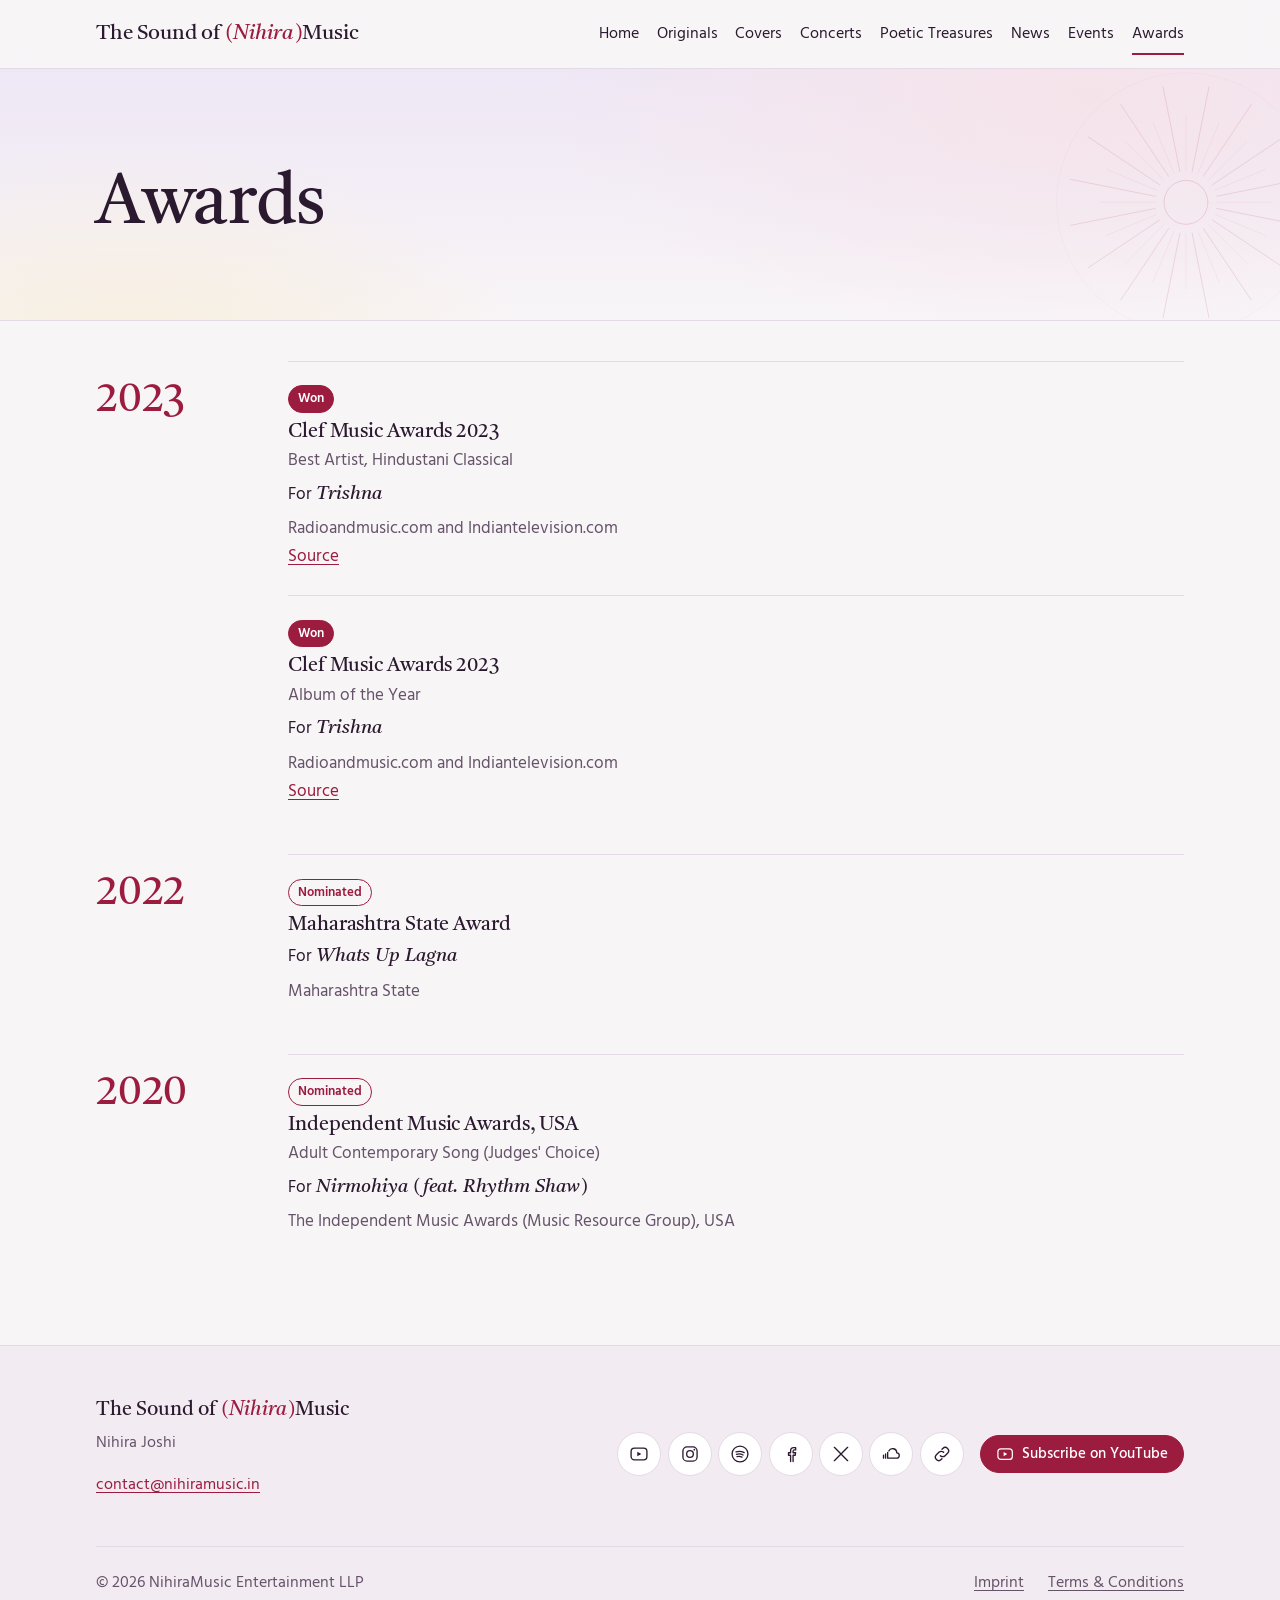
==== commit fbc06c7b: "Milestone 3 - Calendar sync: Changelog: build_seo.py with sitemap, robots, RSS, ICS feed, JSON-LD an" ====
--- a/awards/index.html
+++ b/awards/index.html
@@ -25,6 +25,11 @@
 <link rel="stylesheet" href="../assets/css/fonts.css">
 <link rel="stylesheet" href="../assets/css/style.css">
 <script type="module" src="../assets/js/main.js"></script>
+<!-- generated:head -->
+<link rel="alternate" type="application/rss+xml" title="News | The Sound of (Nihira)Music" href="../news/feed.xml">
+<link rel="modulepreload" href="../assets/js/core.js">
+<link rel="modulepreload" href="../assets/js/awards.js">
+<!-- /generated:head -->
 </head>
 <body data-page="awards" data-root="../">
 <a class="skip-link" href="#main">Skip to content</a>
--- a/assets/css/style.css
+++ b/assets/css/style.css
@@ -1,4 +1,4 @@
-/* The Sound of (Nihira)Music: site styles (M2).
+/* The Sound of (Nihira)Music: site styles (M3).
    Palette "raga at dusk": aubergine ink, mogra-white paper, one sindoor accent,
    soft rose / lilac / haldi washes behind page heads.
    Type: Tiro Devanagari (serif, Latin + Devanagari) for headings, Hind for body; self-hosted (fonts.css).
@@ -11,6 +11,7 @@
   --ink: #2B1A2F;
   --muted: #65536A;
   --line: #E4DAE6;
+  --control-line: #8A7790; /* borders of buttons and form fields: 3:1 against the page (WCAG 1.4.11) */
   --accent: var(--theme-accent, #9C1C3F);
   --accent-ink: #FFFFFF;
   --accent-soft: #F6E4EA;
@@ -50,6 +51,7 @@
     --ink: #F2EAF1;
     --muted: #BEADC3;
     --line: #3A2C43;
+    --control-line: #7A6684;
     --accent: var(--theme-accent-dark, #F28DA8);
     --accent-ink: #1A0F1E;
     --accent-soft: #3B1D2C;
@@ -112,13 +114,13 @@
 .btn--ghost:hover { background: var(--ink); color: var(--bg); }
 .btn--small { min-height: 2.4rem; padding: .4em 1em; font-size: .95rem; }
 .btn .icon svg { width: 1.2em; height: 1.2em; }
-.pill { display: inline-flex; align-items: center; min-height: 2rem; padding: .2em .85em; border: 1px solid var(--line); border-radius: 999px; font-size: var(--step--1); color: var(--ink); text-decoration: none; background: var(--surface); transition: color .2s, border-color .2s; }
+.pill { display: inline-flex; align-items: center; min-height: 2.5rem; padding: .3em 1em; border: 1px solid var(--control-line); border-radius: 999px; font-size: var(--step--1); color: var(--ink); text-decoration: none; background: var(--surface); transition: color .2s, border-color .2s; }
 .pill:hover { border-color: var(--accent); color: var(--accent); }
 .pill--accent { border-color: var(--accent); color: var(--accent); }
 .linkish { background: none; border: 0; padding: 0; font: inherit; color: var(--accent); text-decoration: underline; text-underline-offset: .2em; cursor: pointer; display: inline-flex; align-items: center; gap: .35em; }
 .linkish .icon svg { width: 1.1em; height: 1.1em; }
 .chips { display: flex; flex-wrap: wrap; gap: .5rem; }
-.chip { font: 500 .95rem/1 var(--sans); padding: .65em 1.05em; border-radius: 999px; border: 1px solid var(--line); background: var(--surface); color: var(--ink); cursor: pointer; transition: background-color .2s, color .2s, border-color .2s; }
+.chip { font: 500 .95rem/1 var(--sans); padding: .65em 1.05em; border-radius: 999px; border: 1px solid var(--control-line); background: var(--surface); color: var(--ink); cursor: pointer; transition: background-color .2s, color .2s, border-color .2s; }
 .chip[aria-pressed="true"] { background: var(--ink); color: var(--bg); border-color: var(--ink); }
 .chip:hover { border-color: var(--accent); }
 .icon { display: inline-flex; }
@@ -133,7 +135,7 @@
 .nav__list a { color: var(--ink); text-decoration: none; font-size: .98rem; padding-block: .4rem; border-bottom: 2px solid transparent; transition: border-color .2s, color .2s; }
 .nav__list a:hover { border-color: var(--line); }
 .nav__list a[aria-current="page"] { border-color: var(--accent); }
-.nav-toggle { display: none; align-items: center; gap: .6rem; background: none; border: 1px solid var(--line); border-radius: 999px; padding: .5rem .95rem; font: 500 1rem var(--sans); color: var(--ink); cursor: pointer; position: relative; z-index: 2; }
+.nav-toggle { display: none; align-items: center; gap: .6rem; background: none; border: 1px solid var(--control-line); border-radius: 999px; padding: .5rem .95rem; font: 500 1rem var(--sans); color: var(--ink); cursor: pointer; position: relative; z-index: 2; }
 .nav-toggle__bars, .nav-toggle__bars::before, .nav-toggle__bars::after { display: block; width: 18px; height: 1.5px; background: currentColor; position: relative; transition: transform .25s var(--ease), background-color .2s; }
 .nav-toggle__bars::before, .nav-toggle__bars::after { content: ""; position: absolute; left: 0; }
 .nav-toggle__bars::before { top: -6px; } .nav-toggle__bars::after { top: 6px; }
@@ -222,7 +224,7 @@
 /* ---------- Works (originals / covers): aligned cards ---------- */
 .filters { display: flex; flex-wrap: wrap; align-items: center; justify-content: space-between; gap: 1rem; margin-bottom: 2.25rem; }
 .year-filter { display: flex; align-items: center; gap: .6rem; }
-.year-filter select { font: inherit; min-height: 2.6rem; padding: .45rem 2rem .45rem .8rem; border: 1px solid var(--line); border-radius: 999px; background: var(--surface); color: var(--ink); }
+.year-filter select { font: inherit; min-height: 2.6rem; padding: .45rem 2rem .45rem .8rem; border: 1px solid var(--control-line); border-radius: 999px; background: var(--surface); color: var(--ink); }
 .works { display: grid; gap: 2rem 1.75rem; grid-template-columns: repeat(auto-fill, minmax(min(100%, 19rem), 1fr)); align-items: start; }
 .works--three { grid-template-columns: repeat(auto-fit, minmax(min(100%, 18rem), 1fr)); }
 /* Card = video on top, text panel below. Subgrid lines up titles, meta and links across each row. */
@@ -239,7 +241,15 @@
 .work__credits { color: var(--muted); margin: .35rem 0 0; font-size: .98rem; }
 .work__desc { margin: 0; }
 .work__desc p { margin-bottom: .8em; }
-.work__links { display: flex; flex-wrap: wrap; gap: .45rem; margin: 0; }
+.work__links { display: flex; flex-wrap: wrap; gap: .5rem; margin: 0; }
+/* Streaming links (M3): rounded buttons with service icons; "Listen now" is the filled one. */
+.listen-btn { display: inline-flex; align-items: center; gap: .5rem; min-height: 2.75rem; padding: .45em 1.15em .45em .9em;
+  border: 1px solid var(--control-line); border-radius: 999px; background: var(--surface); color: var(--ink);
+  font: 500 .95rem/1.1 var(--sans); text-decoration: none; cursor: pointer; transition: color .2s, border-color .2s, background-color .2s; }
+.listen-btn svg { width: 1.15rem; height: 1.15rem; }
+.listen-btn:hover { color: var(--accent); border-color: var(--accent); background: var(--accent-soft); }
+.listen-btn--main { background: var(--accent); border-color: var(--accent); color: var(--accent-ink); }
+.listen-btn--main:hover { background: color-mix(in srgb, var(--accent) 82%, var(--ink)); border-color: transparent; color: var(--accent-ink); }
 .work__img { width: 100%; aspect-ratio: 16 / 9; object-fit: cover; }
 @supports not (grid-template-rows: subgrid) {
   .work { display: flex; flex-direction: column; }
@@ -259,11 +269,15 @@
 .work--featured .work__head { padding-top: 0; }
 .work--featured .tracks { padding: 1.2rem 1.3rem 1.4rem; }
 .tracks__title { font-family: var(--sans); font-weight: 600; font-size: 1rem; margin-bottom: .5rem; }
-.tracks__list { margin: 0; padding-left: 1.4rem; }
-.tracks__list li { padding: .5rem 0; border-bottom: 1px solid var(--line); }
+.tracks__list { margin: 0; padding: 0; list-style: none; counter-reset: track; }
+.tracks__list li { display: flex; flex-wrap: wrap; align-items: center; gap: .5rem .75rem; padding: .6rem 0; border-bottom: 1px solid var(--line); counter-increment: track; }
+.tracks__list li::before { content: counter(track); font-family: var(--serif); color: var(--accent); min-width: 1.1rem; }
 .tracks__list li:last-child { border-bottom: 0; }
-.tracks__name { margin-right: .6rem; }
-.tracks__link { font-size: var(--step--1); margin-right: .6rem; }
+.tracks__name { flex: 1 1 9rem; }
+.tracks__links { display: flex; gap: .35rem; }
+.track-btn { display: grid; place-items: center; width: 2.4rem; height: 2.4rem; border-radius: 50%; border: 1px solid var(--control-line); color: var(--ink); background: var(--surface); transition: color .2s, border-color .2s, background-color .2s; }
+.track-btn:hover { color: var(--accent); border-color: var(--accent); background: var(--accent-soft); }
+.track-btn svg { width: 1.15rem; height: 1.15rem; }
 
 /* ---------- YouTube facade ---------- */
 .yt { position: relative; aspect-ratio: 16 / 9; background: var(--deep); overflow: hidden; }
@@ -363,7 +377,7 @@
 
 .cal__bar { display: flex; align-items: center; justify-content: space-between; gap: 1rem; margin-bottom: 1rem; }
 .cal__month { font-size: var(--step-2); margin: 0; }
-.cal__nav { width: 2.75rem; height: 2.75rem; border-radius: 50%; border: 1px solid var(--line); background: var(--surface); color: var(--ink); font-size: 1.5rem; line-height: 1; cursor: pointer; }
+.cal__nav { width: 2.75rem; height: 2.75rem; border-radius: 50%; border: 1px solid var(--control-line); background: var(--surface); color: var(--ink); font-size: 1.5rem; line-height: 1; cursor: pointer; }
 .cal__nav:hover { border-color: var(--accent); color: var(--accent); }
 .cal__scroll { overflow-x: auto; }
 .cal__grid { width: 100%; min-width: 20rem; border-collapse: collapse; table-layout: fixed; background: var(--surface); }
@@ -378,6 +392,14 @@
 .cal__detail { margin-top: 1.5rem; }
 .cal__detail-title { font-size: var(--step-1); }
 
+/* Subscribe to the events feed (M3) */
+.subscribe { margin-top: 3.5rem; padding: clamp(1.4rem, 3vw, 2.2rem); border-radius: var(--radius-card); background: linear-gradient(135deg, var(--wash-a), var(--wash-b)); }
+.subscribe__title { font-size: var(--step-2); margin: 0 0 .3rem; }
+.subscribe__text { color: var(--muted); max-width: 52ch; margin: 0 0 1.1rem; }
+.subscribe__actions { display: flex; flex-wrap: wrap; gap: .5rem; margin: 0; }
+.subscribe__status { display: block; margin-top: .6rem; font-size: var(--step--1); color: var(--muted); overflow-wrap: anywhere; }
+.feed-link { margin: 0 0 2rem; }
+
 /* ---------- Poems ---------- */
 .poem { padding-block: 2.5rem; border-top: 1px solid var(--line); max-width: 44rem; }
 .poem:first-child { border-top: 0; padding-top: 0; }
@@ -422,6 +444,10 @@
 .legal h3 { font-size: var(--step-1); margin-top: 1.6em; }
 .legal ul { padding-left: 1.3rem; }
 
+/* Static overview shown only when JavaScript is off (written by tools/build_seo.py) */
+.noscript-home { padding-block: 3rem; }
+.noscript-home h2 { font-size: var(--step-2); margin-top: 1.5rem; }
+
 /* ---------- 404 ---------- */
 .notfound { text-align: center; padding-block: var(--space); }
 
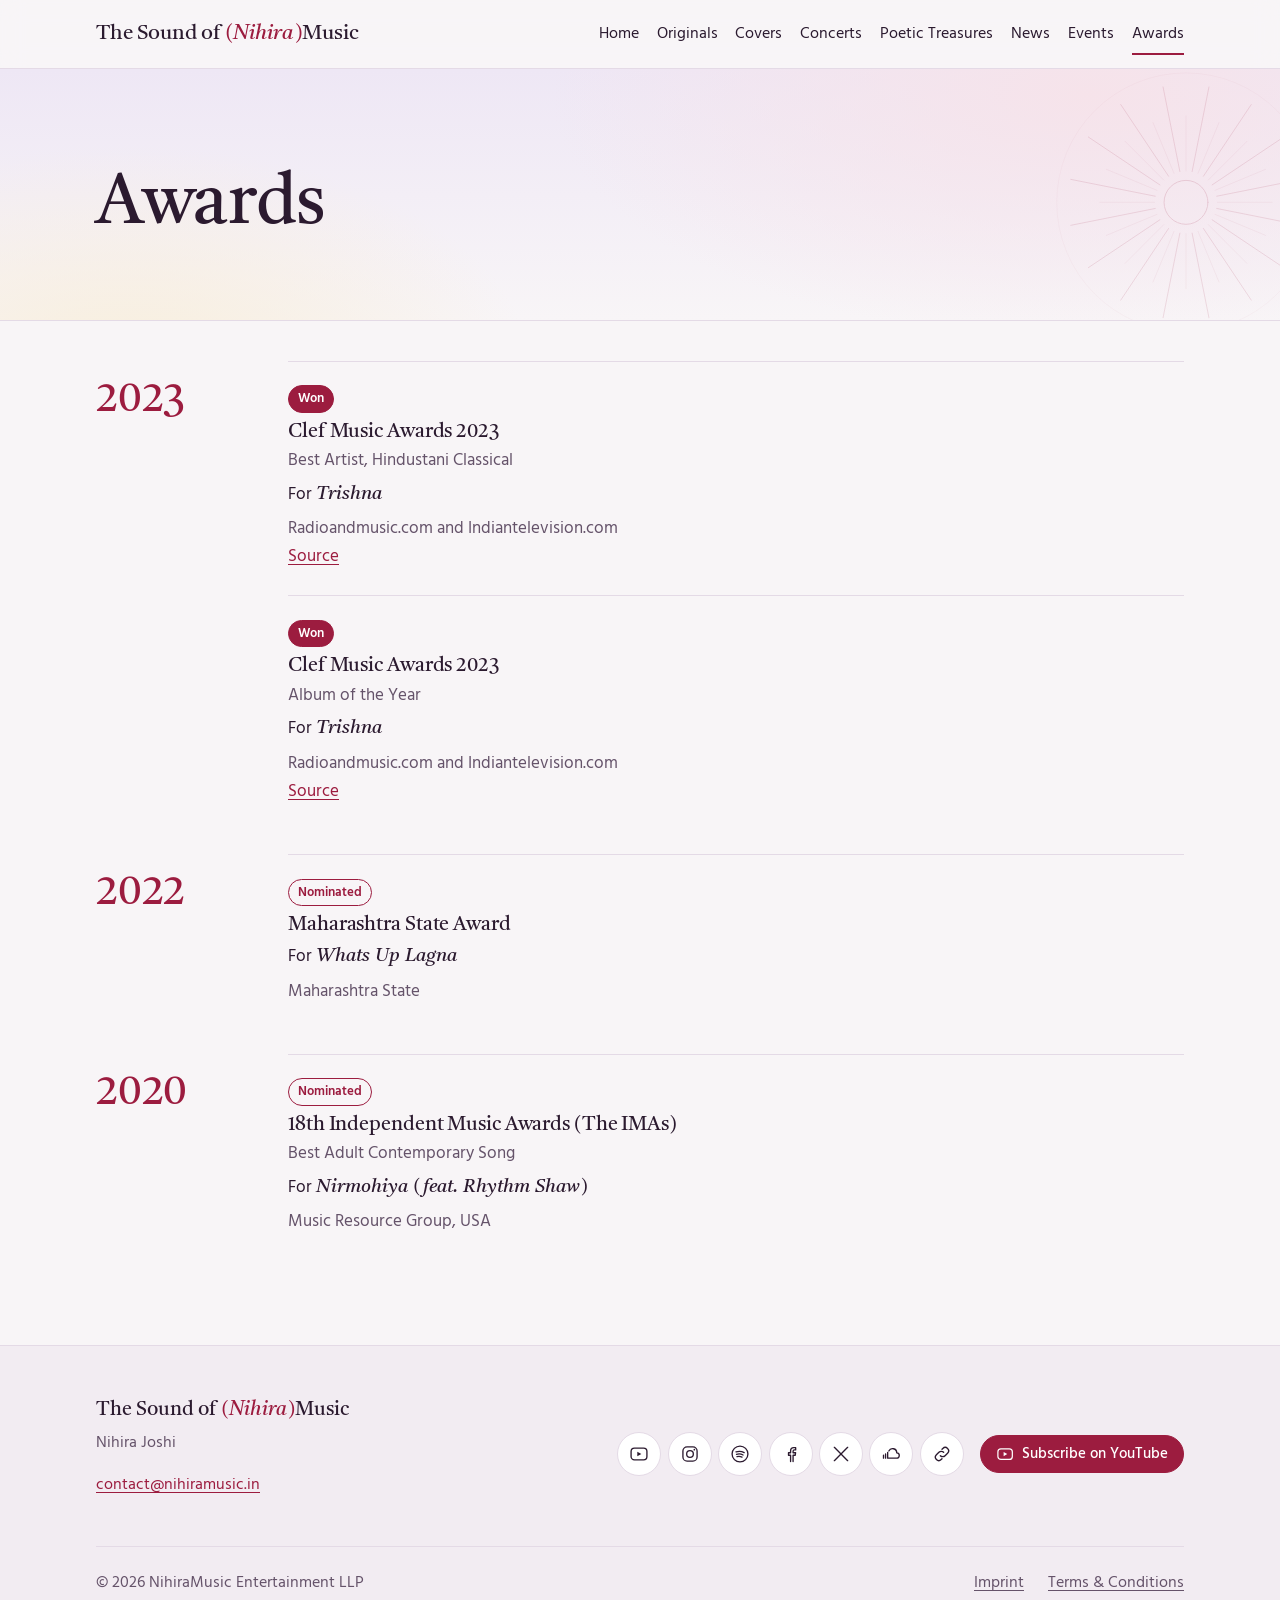
==== commit 7bf59f81: "Copy external images into assets/img (automatic)" ====
--- a/awards/index.html
+++ b/awards/index.html
@@ -11,11 +11,11 @@
 <meta property="og:title" content="Awards | The Sound of (Nihira)Music">
 <meta property="og:description" content="Awards and nominations of composer and vocalist Nihira Joshi, including the Clef Music Awards for Trishna.">
 <meta property="og:url" content="https://nihiramusic.in/awards/">
-<meta property="og:image" content="https://assets.zyrosite.com/cdn-cgi/image/format=auto,w=1200,h=630,fit=crop,f=jpeg/Yan9WOlbvqczrXzV/nihirafinal-logo-3-Yyv7Bqb4jbIo1LP0.jpg">
+<meta property="og:image" content="https://nihiramusic.in/assets/img/nihirafinal-logo-3-yyv7bqb4jbio1lp0-3fe366-1200.jpg">
 <meta name="twitter:card" content="summary_large_image">
 <meta name="twitter:title" content="Awards | The Sound of (Nihira)Music">
 <meta name="twitter:description" content="Awards and nominations of composer and vocalist Nihira Joshi, including the Clef Music Awards for Trishna.">
-<meta name="twitter:image" content="https://assets.zyrosite.com/cdn-cgi/image/format=auto,w=1200,h=630,fit=crop,f=jpeg/Yan9WOlbvqczrXzV/nihirafinal-logo-3-Yyv7Bqb4jbIo1LP0.jpg">
+<meta name="twitter:image" content="https://nihiramusic.in/assets/img/nihirafinal-logo-3-yyv7bqb4jbio1lp0-3fe366-1200.jpg">
 <meta name="theme-color" content="#F8F5F7" media="(prefers-color-scheme: light)">
 <meta name="theme-color" content="#170F1B" media="(prefers-color-scheme: dark)">
 <meta name="referrer" content="strict-origin-when-cross-origin">
--- a/assets/css/style.css
+++ b/assets/css/style.css
@@ -471,3 +471,7 @@
 body[data-page="awards"] { --motif: url("data:image/svg+xml,%3Csvg xmlns='http://www.w3.org/2000/svg' viewBox='0 0 480 320' fill='none' stroke='black' stroke-linecap='round'%3E%3Cpath d='M400.0 170.0 L470.0 170.0' stroke-width='0.8' stroke-opacity='0.5'/%3E%3Cpath d='M399.2 177.8 L507.1 199.3' stroke-width='1.1' stroke-opacity='0.9'/%3E%3Cpath d='M397.0 185.3 L461.6 212.1' stroke-width='0.8' stroke-opacity='0.5'/%3E%3Cpath d='M393.3 192.2 L484.7 253.3' stroke-width='1.1' stroke-opacity='0.9'/%3E%3Cpath d='M388.3 198.3 L437.8 247.8' stroke-width='0.8' stroke-opacity='0.5'/%3E%3Cpath d='M382.2 203.3 L443.3 294.7' stroke-width='1.1' stroke-opacity='0.9'/%3E%3Cpath d='M375.3 207.0 L402.1 271.6' stroke-width='0.8' stroke-opacity='0.5'/%3E%3Cpath d='M367.8 209.2 L389.3 317.1' stroke-width='1.1' stroke-opacity='0.9'/%3E%3Cpath d='M360.0 210.0 L360.0 280.0' stroke-width='0.8' stroke-opacity='0.5'/%3E%3Cpath d='M352.2 209.2 L330.7 317.1' stroke-width='1.1' stroke-opacity='0.9'/%3E%3Cpath d='M344.7 207.0 L317.9 271.6' stroke-width='0.8' stroke-opacity='0.5'/%3E%3Cpath d='M337.8 203.3 L276.7 294.7' stroke-width='1.1' stroke-opacity='0.9'/%3E%3Cpath d='M331.7 198.3 L282.2 247.8' stroke-width='0.8' stroke-opacity='0.5'/%3E%3Cpath d='M326.7 192.2 L235.3 253.3' stroke-width='1.1' stroke-opacity='0.9'/%3E%3Cpath d='M323.0 185.3 L258.4 212.1' stroke-width='0.8' stroke-opacity='0.5'/%3E%3Cpath d='M320.8 177.8 L212.9 199.3' stroke-width='1.1' stroke-opacity='0.9'/%3E%3Cpath d='M320.0 170.0 L250.0 170.0' stroke-width='0.8' stroke-opacity='0.5'/%3E%3Cpath d='M320.8 162.2 L212.9 140.7' stroke-width='1.1' stroke-opacity='0.9'/%3E%3Cpath d='M323.0 154.7 L258.4 127.9' stroke-width='0.8' stroke-opacity='0.5'/%3E%3Cpath d='M326.7 147.8 L235.3 86.7' stroke-width='1.1' stroke-opacity='0.9'/%3E%3Cpath d='M331.7 141.7 L282.2 92.2' stroke-width='0.8' stroke-opacity='0.5'/%3E%3Cpath d='M337.8 136.7 L276.7 45.3' stroke-width='1.1' stroke-opacity='0.9'/%3E%3Cpath d='M344.7 133.0 L317.9 68.4' stroke-width='0.8' stroke-opacity='0.5'/%3E%3Cpath d='M352.2 130.8 L330.7 22.9' stroke-width='1.1' stroke-opacity='0.9'/%3E%3Cpath d='M360.0 130.0 L360.0 60.0' stroke-width='0.8' stroke-opacity='0.5'/%3E%3Cpath d='M367.8 130.8 L389.3 22.9' stroke-width='1.1' stroke-opacity='0.9'/%3E%3Cpath d='M375.3 133.0 L402.1 68.4' stroke-width='0.8' stroke-opacity='0.5'/%3E%3Cpath d='M382.2 136.7 L443.3 45.3' stroke-width='1.1' stroke-opacity='0.9'/%3E%3Cpath d='M388.3 141.7 L437.8 92.2' stroke-width='0.8' stroke-opacity='0.5'/%3E%3Cpath d='M393.3 147.8 L484.7 86.7' stroke-width='1.1' stroke-opacity='0.9'/%3E%3Cpath d='M397.0 154.7 L461.6 127.9' stroke-width='0.8' stroke-opacity='0.5'/%3E%3Cpath d='M399.2 162.2 L507.1 140.7' stroke-width='1.1' stroke-opacity='0.9'/%3E%3Ccircle cx='360' cy='170' r='28' stroke-width='1.2'/%3E%3Ccircle cx='360' cy='170' r='165' stroke-width='.7' stroke-opacity='.35'/%3E%3C/svg%3E"); }
 :root { --motif: linear-gradient(transparent, transparent); }
 :root { --motif-rays: url("data:image/svg+xml,%3Csvg xmlns='http://www.w3.org/2000/svg' viewBox='0 0 480 320' fill='none' stroke='black' stroke-linecap='round'%3E%3Cpath d='M400.0 170.0 L470.0 170.0' stroke-width='0.8' stroke-opacity='0.5'/%3E%3Cpath d='M399.2 177.8 L507.1 199.3' stroke-width='1.1' stroke-opacity='0.9'/%3E%3Cpath d='M397.0 185.3 L461.6 212.1' stroke-width='0.8' stroke-opacity='0.5'/%3E%3Cpath d='M393.3 192.2 L484.7 253.3' stroke-width='1.1' stroke-opacity='0.9'/%3E%3Cpath d='M388.3 198.3 L437.8 247.8' stroke-width='0.8' stroke-opacity='0.5'/%3E%3Cpath d='M382.2 203.3 L443.3 294.7' stroke-width='1.1' stroke-opacity='0.9'/%3E%3Cpath d='M375.3 207.0 L402.1 271.6' stroke-width='0.8' stroke-opacity='0.5'/%3E%3Cpath d='M367.8 209.2 L389.3 317.1' stroke-width='1.1' stroke-opacity='0.9'/%3E%3Cpath d='M360.0 210.0 L360.0 280.0' stroke-width='0.8' stroke-opacity='0.5'/%3E%3Cpath d='M352.2 209.2 L330.7 317.1' stroke-width='1.1' stroke-opacity='0.9'/%3E%3Cpath d='M344.7 207.0 L317.9 271.6' stroke-width='0.8' stroke-opacity='0.5'/%3E%3Cpath d='M337.8 203.3 L276.7 294.7' stroke-width='1.1' stroke-opacity='0.9'/%3E%3Cpath d='M331.7 198.3 L282.2 247.8' stroke-width='0.8' stroke-opacity='0.5'/%3E%3Cpath d='M326.7 192.2 L235.3 253.3' stroke-width='1.1' stroke-opacity='0.9'/%3E%3Cpath d='M323.0 185.3 L258.4 212.1' stroke-width='0.8' stroke-opacity='0.5'/%3E%3Cpath d='M320.8 177.8 L212.9 199.3' stroke-width='1.1' stroke-opacity='0.9'/%3E%3Cpath d='M320.0 170.0 L250.0 170.0' stroke-width='0.8' stroke-opacity='0.5'/%3E%3Cpath d='M320.8 162.2 L212.9 140.7' stroke-width='1.1' stroke-opacity='0.9'/%3E%3Cpath d='M323.0 154.7 L258.4 127.9' stroke-width='0.8' stroke-opacity='0.5'/%3E%3Cpath d='M326.7 147.8 L235.3 86.7' stroke-width='1.1' stroke-opacity='0.9'/%3E%3Cpath d='M331.7 141.7 L282.2 92.2' stroke-width='0.8' stroke-opacity='0.5'/%3E%3Cpath d='M337.8 136.7 L276.7 45.3' stroke-width='1.1' stroke-opacity='0.9'/%3E%3Cpath d='M344.7 133.0 L317.9 68.4' stroke-width='0.8' stroke-opacity='0.5'/%3E%3Cpath d='M352.2 130.8 L330.7 22.9' stroke-width='1.1' stroke-opacity='0.9'/%3E%3Cpath d='M360.0 130.0 L360.0 60.0' stroke-width='0.8' stroke-opacity='0.5'/%3E%3Cpath d='M367.8 130.8 L389.3 22.9' stroke-width='1.1' stroke-opacity='0.9'/%3E%3Cpath d='M375.3 133.0 L402.1 68.4' stroke-width='0.8' stroke-opacity='0.5'/%3E%3Cpath d='M382.2 136.7 L443.3 45.3' stroke-width='1.1' stroke-opacity='0.9'/%3E%3Cpath d='M388.3 141.7 L437.8 92.2' stroke-width='0.8' stroke-opacity='0.5'/%3E%3Cpath d='M393.3 147.8 L484.7 86.7' stroke-width='1.1' stroke-opacity='0.9'/%3E%3Cpath d='M397.0 154.7 L461.6 127.9' stroke-width='0.8' stroke-opacity='0.5'/%3E%3Cpath d='M399.2 162.2 L507.1 140.7' stroke-width='1.1' stroke-opacity='0.9'/%3E%3Ccircle cx='360' cy='170' r='28' stroke-width='1.2'/%3E%3Ccircle cx='360' cy='170' r='165' stroke-width='.7' stroke-opacity='.35'/%3E%3C/svg%3E"); }
+
+/* M4: Poetic Treasures recitations (cards reuse .works / .work) */
+.recitations + .poems__texts { margin-top: var(--space); }
+.poems .works .work__title[lang="mr"], .poems .works .work__title[lang="hi"] { font-family: var(--serif); }
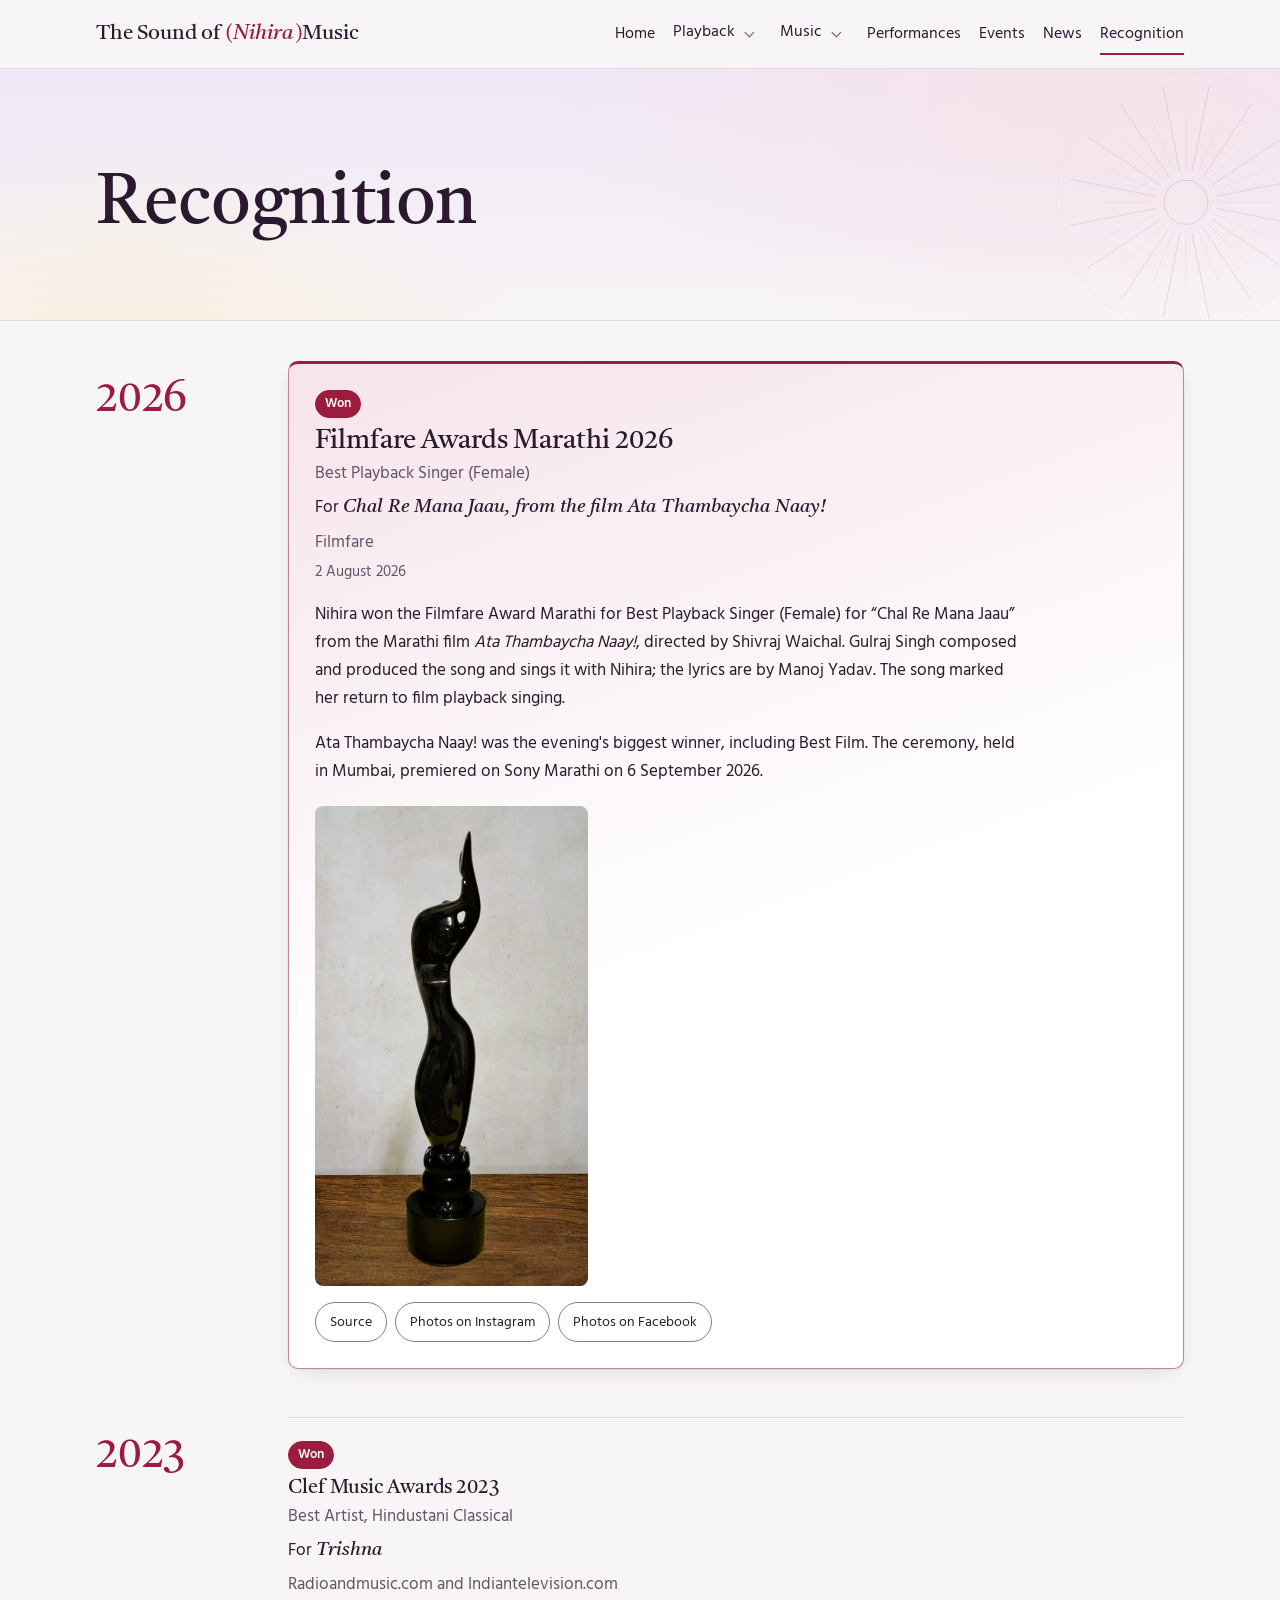
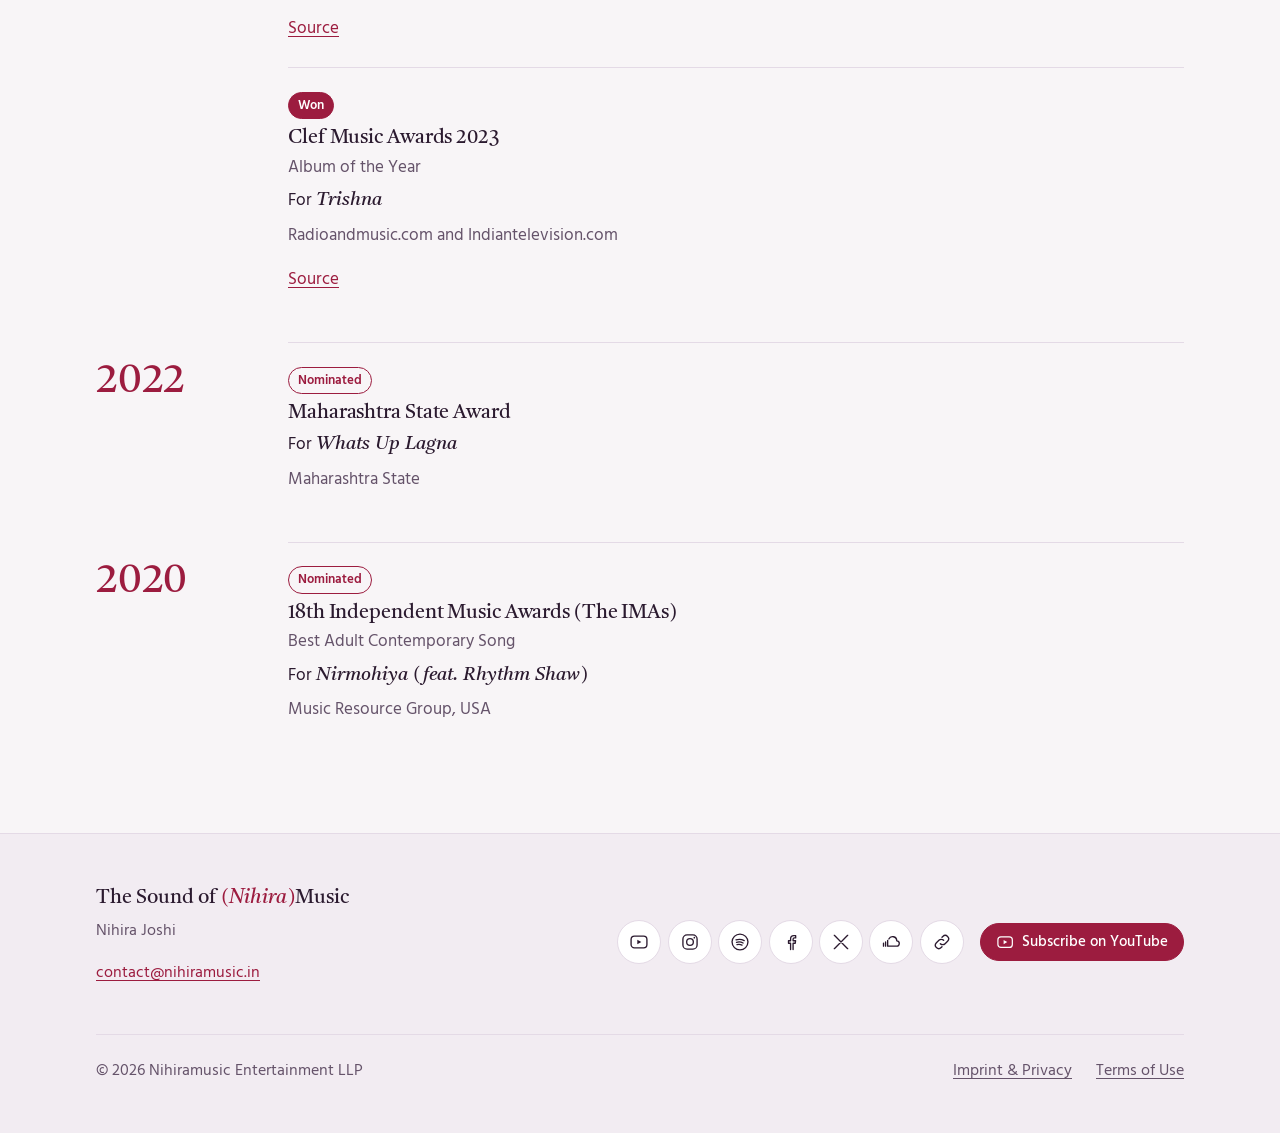
==== commit 2fca339b: "Milestone M6a and M6a revision - updated legal and awards" ====
--- a/awards/index.html
+++ b/awards/index.html
@@ -3,18 +3,18 @@
 <head>
 <meta charset="utf-8">
 <meta name="viewport" content="width=device-width, initial-scale=1">
-<title>Awards | The Sound of (Nihira)Music</title>
-<meta name="description" content="Awards and nominations of composer and vocalist Nihira Joshi, including the Clef Music Awards for Trishna.">
+<title>Recognition | The Sound of (Nihira)Music</title>
+<meta name="description" content="Awards and recognition of singer Nihira Joshi, including the Filmfare Award Marathi 2026 for Best Playback Singer (Female) and two Clef Music Awards.">
 <link rel="canonical" href="https://nihiramusic.in/awards/">
 <meta property="og:type" content="website">
 <meta property="og:site_name" content="The Sound of (Nihira)Music">
-<meta property="og:title" content="Awards | The Sound of (Nihira)Music">
-<meta property="og:description" content="Awards and nominations of composer and vocalist Nihira Joshi, including the Clef Music Awards for Trishna.">
+<meta property="og:title" content="Recognition | The Sound of (Nihira)Music">
+<meta property="og:description" content="Awards and recognition of singer Nihira Joshi, including the Filmfare Award Marathi 2026 for Best Playback Singer (Female) and two Clef Music Awards.">
 <meta property="og:url" content="https://nihiramusic.in/awards/">
 <meta property="og:image" content="https://nihiramusic.in/assets/img/nihirafinal-logo-3-yyv7bqb4jbio1lp0-3fe366-1200.jpg">
 <meta name="twitter:card" content="summary_large_image">
-<meta name="twitter:title" content="Awards | The Sound of (Nihira)Music">
-<meta name="twitter:description" content="Awards and nominations of composer and vocalist Nihira Joshi, including the Clef Music Awards for Trishna.">
+<meta name="twitter:title" content="Recognition | The Sound of (Nihira)Music">
+<meta name="twitter:description" content="Awards and recognition of singer Nihira Joshi, including the Filmfare Award Marathi 2026 for Best Playback Singer (Female) and two Clef Music Awards.">
 <meta name="twitter:image" content="https://nihiramusic.in/assets/img/nihirafinal-logo-3-yyv7bqb4jbio1lp0-3fe366-1200.jpg">
 <meta name="theme-color" content="#F8F5F7" media="(prefers-color-scheme: light)">
 <meta name="theme-color" content="#170F1B" media="(prefers-color-scheme: dark)">
--- a/assets/css/style.css
+++ b/assets/css/style.css
@@ -131,7 +131,7 @@
 .site-header__inner { display: flex; align-items: center; justify-content: space-between; gap: 1rem; min-height: 4.25rem; }
 .brand { font-family: var(--serif); font-size: clamp(1.05rem, .95rem + .6vw, 1.3rem); color: var(--ink); text-decoration: none; white-space: nowrap; line-height: 1.1; }
 .brand__accent { color: var(--accent); font-style: italic; }
-.nav__list { list-style: none; margin: 0; padding: 0; display: flex; gap: clamp(.7rem, 1.4vw, 1.5rem); }
+.nav__list { list-style: none; margin: 0; padding: 0; display: flex; align-items: center; gap: clamp(.7rem, 1.4vw, 1.5rem); }
 .nav__list a { color: var(--ink); text-decoration: none; font-size: .98rem; padding-block: .4rem; border-bottom: 2px solid transparent; transition: border-color .2s, color .2s; }
 .nav__list a:hover { border-color: var(--line); }
 .nav__list a[aria-current="page"] { border-color: var(--accent); }
@@ -157,6 +157,33 @@
   .is-open .nav-toggle__bars::after { transform: translateY(-6px) rotate(-45deg); }
 }
 @media (min-width: 62.01rem) { .nav .nav__social { display: none; } }
+
+/* Sub-menus (site.json nav "children"): dropdown on wide screens, indented list in the phone menu. */
+.nav__item--has-sub { position: relative; display: flex; align-items: center; gap: .1rem; }
+.nav__sub-toggle { display: inline-grid; place-items: center; width: 1.6rem; height: 1.9rem; padding: 0; border: 0; border-radius: 6px; background: none; color: var(--muted); cursor: pointer; }
+.nav__sub-toggle:hover { color: var(--accent); }
+.nav__chev { width: .42rem; height: .42rem; border-right: 1.5px solid currentColor; border-bottom: 1.5px solid currentColor; transform: translateY(-2px) rotate(45deg); transition: transform .2s var(--ease); }
+.is-sub-open .nav__chev { transform: translateY(2px) rotate(-135deg); }
+.nav__sub { list-style: none; margin: 0; padding: 0; }
+@media (min-width: 62.01rem) {
+  .nav__sub { position: absolute; top: calc(100% + .55rem); left: -1rem; min-width: 12.5rem; padding: .5rem; z-index: 60;
+    background: var(--surface); border: 1px solid var(--line); border-top: 2px solid var(--accent); border-radius: 0 0 var(--radius-card) var(--radius-card); box-shadow: var(--shadow);
+    visibility: hidden; opacity: 0; transform: translateY(-.35rem); transition: opacity .18s var(--ease), transform .18s var(--ease), visibility 0s .18s; }
+  .nav__sub::before { content: ""; position: absolute; inset: -.8rem 0 auto; height: .8rem; } /* hover bridge */
+  .is-sub-open > .nav__sub, .nav__item--has-sub:focus-within > .nav__sub { visibility: visible; opacity: 1; transform: none; transition: opacity .18s var(--ease), transform .18s var(--ease); }
+  @media (hover: hover) and (pointer: fine) { .nav__item--has-sub:hover > .nav__sub { visibility: visible; opacity: 1; transform: none; transition: opacity .18s var(--ease), transform .18s var(--ease); } }
+  .nav__sub a { display: block; padding: .5rem .75rem; border: 0; border-radius: 6px; white-space: nowrap; font-size: .95rem; }
+  .nav__sub a:hover, .nav__sub a:focus-visible { background: var(--accent-soft); color: var(--ink); }
+  .nav__sub a[aria-current="page"] { color: var(--accent); }
+}
+@media (max-width: 62rem) {
+  .nav__item--has-sub { display: block; }
+  .nav__sub-toggle { display: none; }
+  .nav__sub { display: flex; flex-wrap: wrap; gap: .4rem .5rem; padding: .7rem 0 1rem; border-bottom: 1px solid var(--line); }
+  .nav__list .nav__item--has-sub > .nav__link { border-bottom: 0; padding-bottom: .2rem; }
+  .nav__list .nav__sub a { font: 500 .98rem/1 var(--sans); padding: .6em .95em; border: 1px solid var(--control-line); border-radius: 999px; }
+}
+
 
 /* ---------- Hero: the one bold moment (tanpura strings) ---------- */
 .hero { position: relative; isolation: isolate; overflow: hidden; display: grid; align-items: end; min-height: min(90vh, 56rem); background: var(--deep); color: var(--deep-ink); }
@@ -475,3 +502,39 @@
 /* M4: Poetic Treasures recitations (cards reuse .works / .work) */
 .recitations + .poems__texts { margin-top: var(--space); }
 .poems .works .work__title[lang="mr"], .poems .works .work__title[lang="hi"] { font-family: var(--serif); }
+
+
+/* ---------- Section tabs (Covers, Playback): one address per section, e.g. covers/#ghazals ---------- */
+.filters .subnav { flex: 1 1 auto; min-width: 0; }
+.subnav:focus { outline: none; }
+.subnav__list { list-style: none; margin: 0; padding: 0 0 .1rem; display: flex; gap: .5rem; overflow-x: auto; scrollbar-width: thin; }
+.subnav__link { display: inline-flex; align-items: baseline; gap: .45em; white-space: nowrap; text-decoration: none; color: var(--ink);
+  font: 500 .95rem/1 var(--sans); padding: .65em 1.05em; border-radius: 999px; border: 1px solid var(--control-line); background: var(--surface); transition: background-color .2s, color .2s, border-color .2s; }
+.subnav__link:hover { border-color: var(--accent); }
+.subnav__link[aria-current="true"] { background: var(--ink); color: var(--bg); border-color: var(--ink); }
+.subnav__count { font-size: .8em; opacity: .65; font-variant-numeric: tabular-nums; }
+.works-body > * + * { margin-top: clamp(3rem, 6vw, 4.5rem); }
+.works-section { scroll-margin-top: 6rem; }
+.works-section__head h2:focus { outline: none; }
+.works-section__intro { max-width: 46rem; margin: -1rem 0 2rem; color: var(--muted); }
+.work__film { margin: .1rem 0 .3rem; color: var(--muted); }
+.work__film cite { font-style: italic; font-family: var(--serif); color: var(--ink); }
+.work__award { margin: .6rem 0 0; font-size: .9rem; }
+.work__award, .work__award a { display: inline-flex; align-items: baseline; gap: .45em; color: var(--accent); text-decoration: none; }
+.work__award a:hover span:last-child { text-decoration: underline; text-underline-offset: .2em; }
+.work__placeholder { aspect-ratio: 4 / 3; display: grid; place-items: center; color: var(--accent);
+  background: radial-gradient(circle at 30% 25%, var(--accent-soft), transparent 70%), var(--surface); }
+.work__placeholder svg { width: 3rem; height: 3rem; opacity: .6; }
+
+/* ---------- Featured award (e.g. Filmfare 2026) ---------- */
+.award--featured { padding: 1.6rem; border: 1px solid color-mix(in srgb, var(--accent) 45%, var(--line)); border-top: 3px solid var(--accent);
+  border-radius: var(--radius-card); background: linear-gradient(160deg, var(--accent-soft), transparent 55%), var(--surface); box-shadow: var(--shadow); }
+.award--featured .award__name { font-size: var(--step-2, 1.6rem); }
+.award__date { color: var(--muted); margin: .2rem 0 0; font-size: .95rem; }
+.award__desc { margin-top: 1rem; max-width: 44rem; }
+.award__gallery { list-style: none; margin: 1.25rem 0 0; padding: 0; display: grid; gap: .75rem; grid-template-columns: repeat(auto-fill, minmax(min(100%, 13rem), 1fr)); }
+.award__gallery { align-items: start; }
+.award__gallery img { width: 100%; height: auto; max-height: 30rem; object-fit: contain; border-radius: 8px; background: var(--surface); }
+.award__links { display: flex; flex-wrap: wrap; gap: .5rem; align-items: center; margin-top: 1rem; }
+.subnav__link--page { border-style: dashed; }
+.subnav__arrow { font-size: .85em; color: var(--accent); }
